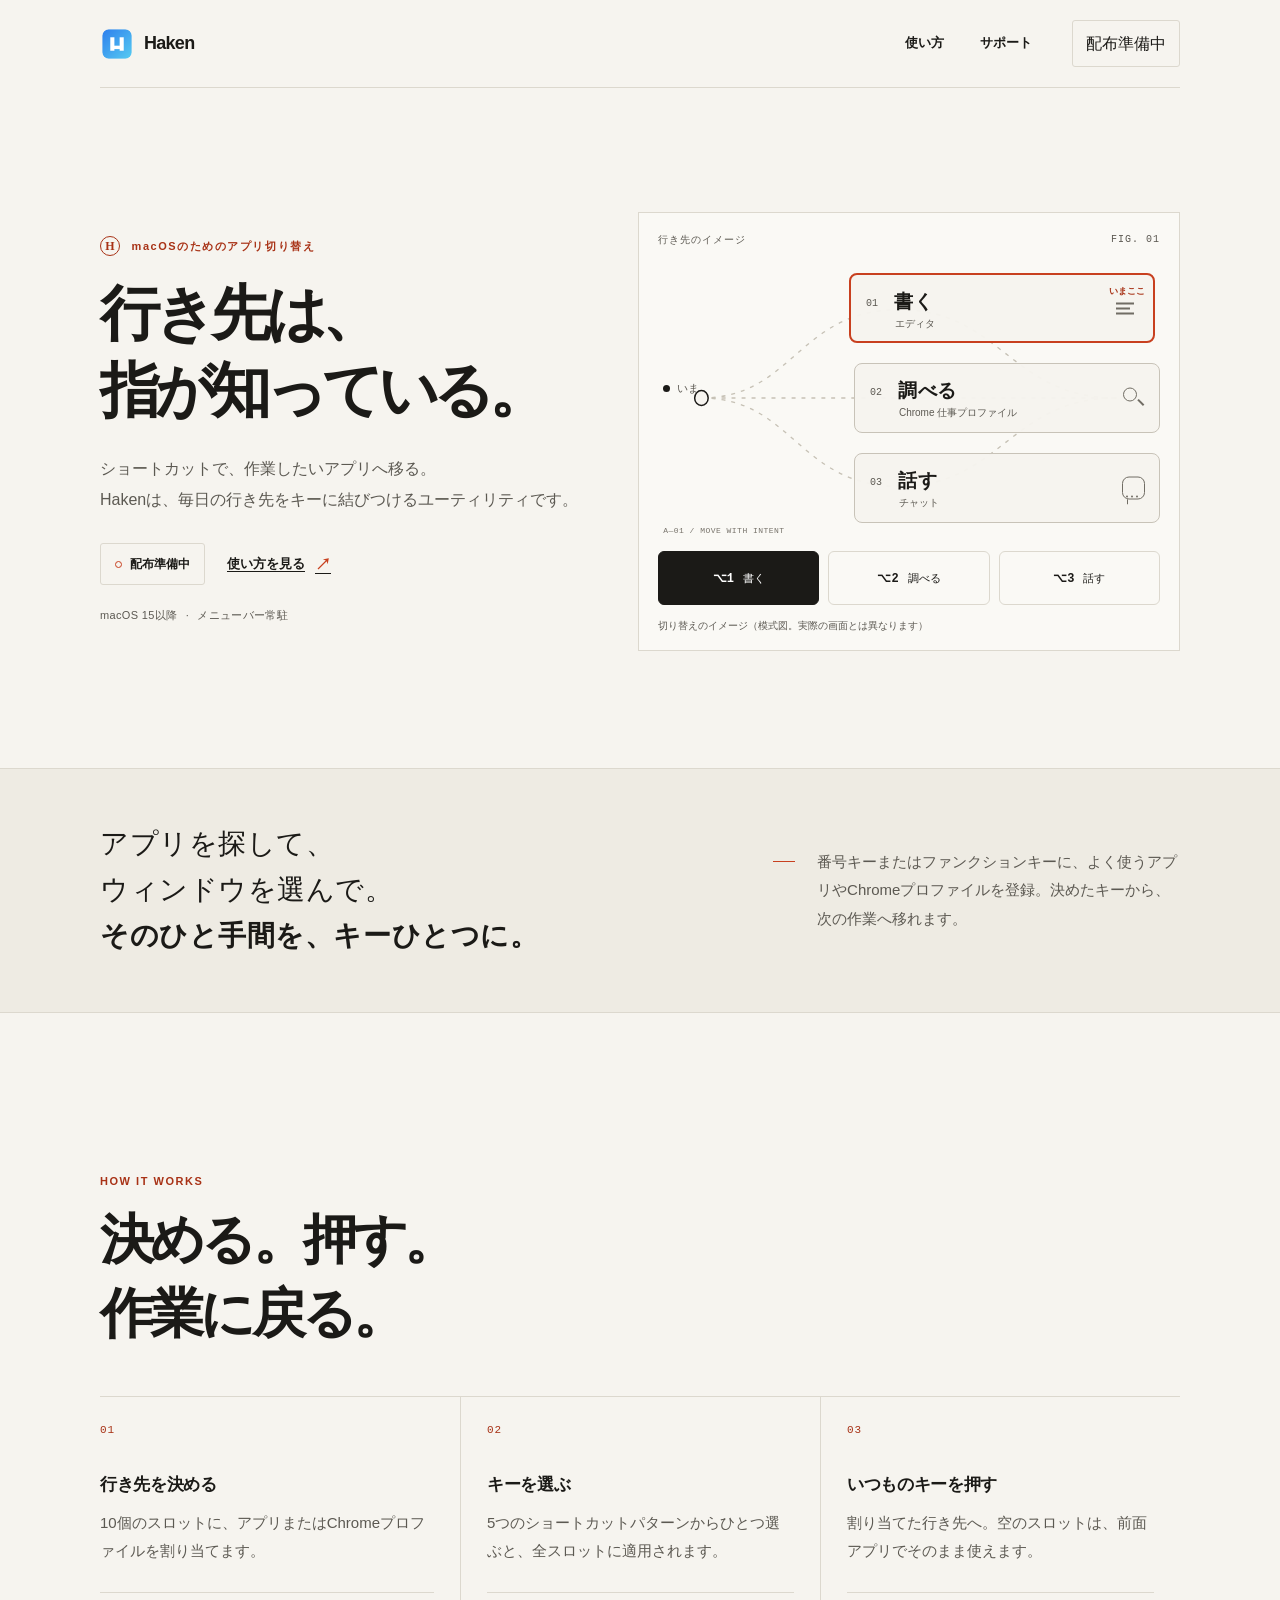
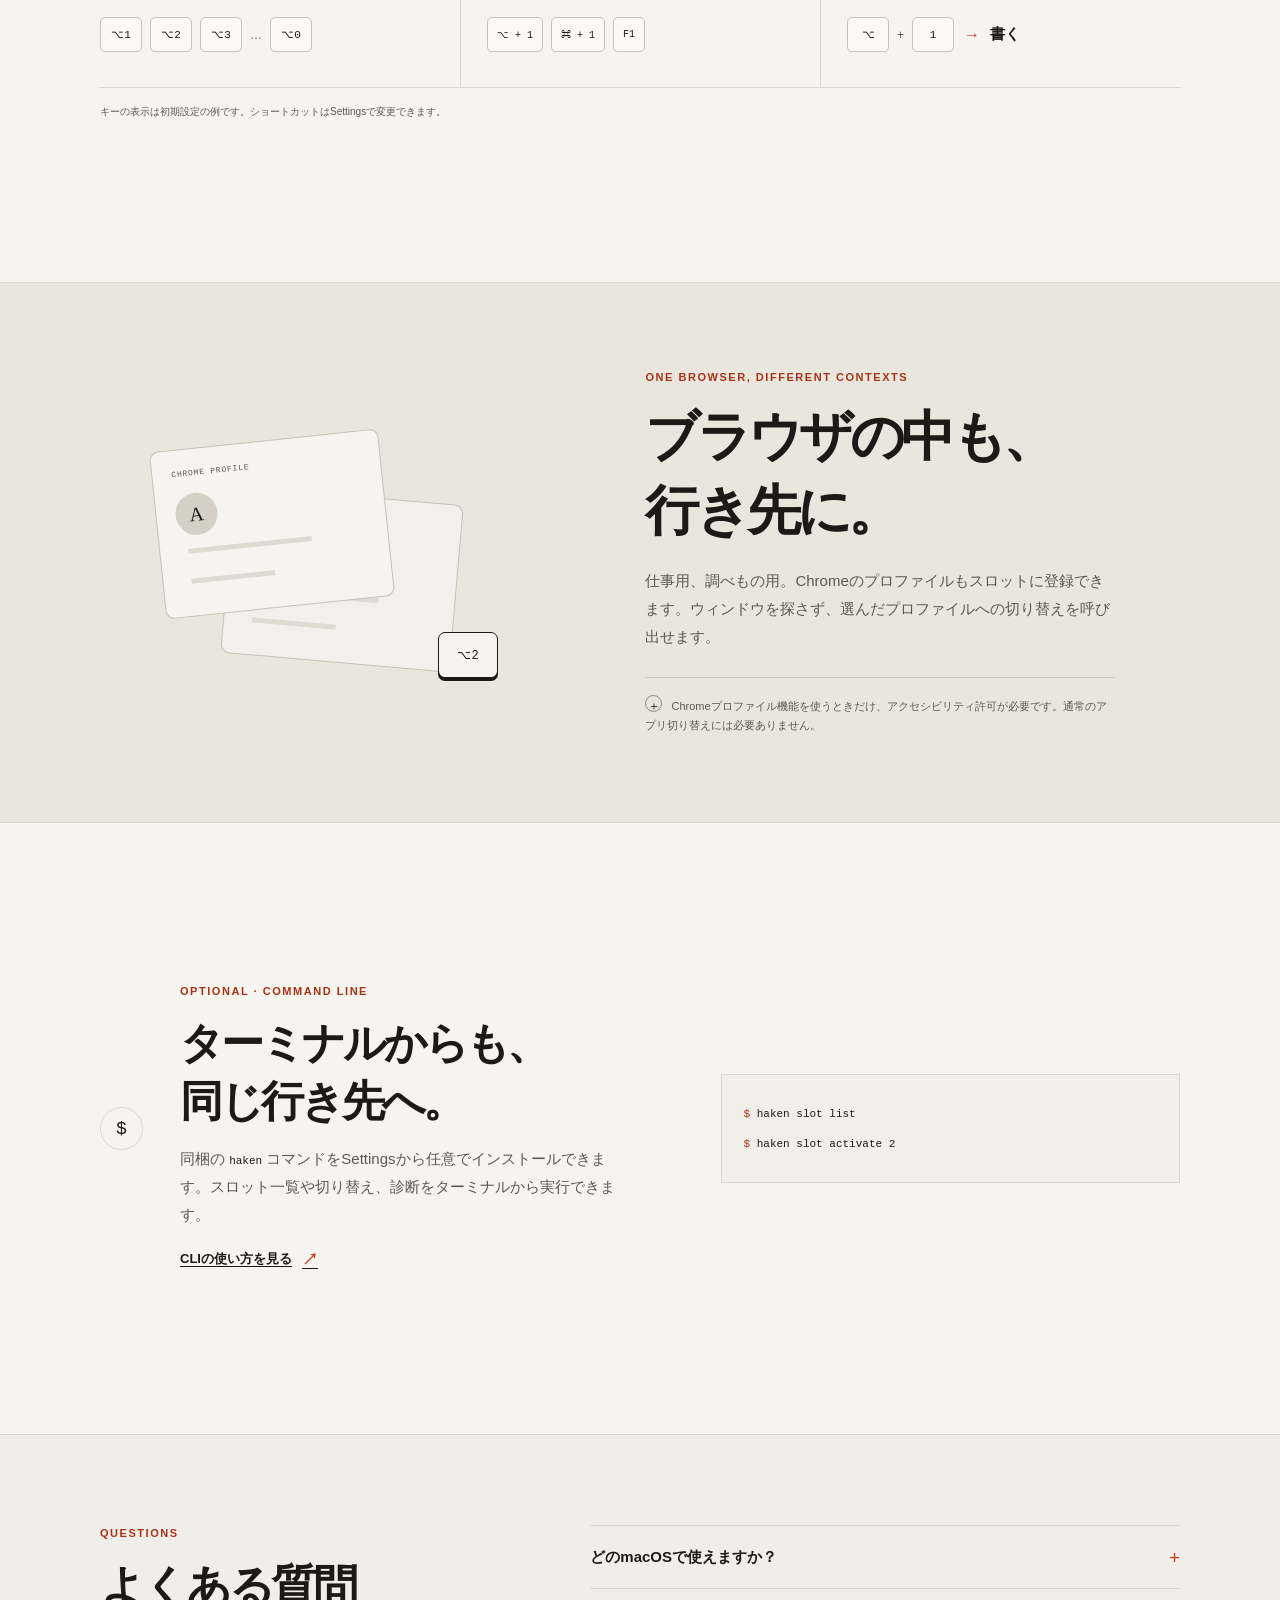
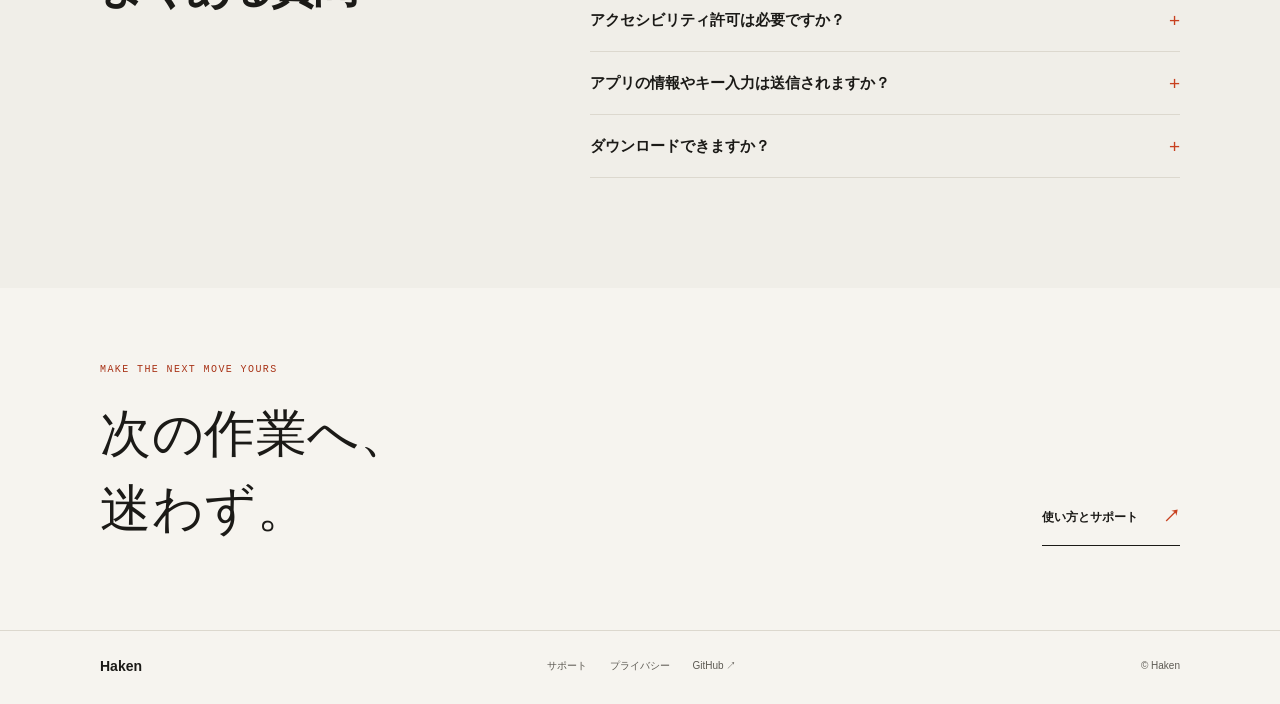
==== docs/site/index.html @ 27ad87be "Add direct macOS distribution and Japanese landing page" ====
<!doctype html>
<html lang="ja">
<head>
  <meta charset="utf-8">
  <meta name="viewport" content="width=device-width, initial-scale=1">
  <meta name="theme-color" content="#f6f4ef">
  <meta name="description" content="行き先は、指が知っている。HakenはショートカットでアプリやChromeプロファイルへ移るmacOS向けユーティリティです。">
  <title>Haken — 行き先は、指が知っている。</title>
  <link rel="icon" href="./assets/icon.png" type="image/png">
  <link rel="stylesheet" href="./assets/css/site.css">
  <script src="./assets/js/site.js" defer></script>
</head>
<body>
  <a class="skip-link" href="#main">本文へ移動</a>
  <header class="site-header wrap">
    <a class="wordmark" href="./" aria-label="Haken ホーム"><img src="./assets/icon.png" alt="" width="34" height="34"><span>Haken</span></a>
    <nav aria-label="メインナビゲーション">
      <a href="#how">使い方</a>
      <a href="./support.html">サポート</a>
      <span class="header-cta" aria-label="現在、配布準備中">配布準備中</span>
    </nav>
  </header>

  <main id="main">
    <section class="hero wrap" aria-labelledby="hero-title">
      <div class="hero-copy">
        <p class="eyebrow"><span class="eyebrow-mark" aria-hidden="true">H</span> macOSのためのアプリ切り替え</p>
        <h1 id="hero-title"><span>行き先は、</span><br><span>指が知っている。</span></h1>
        <p class="hero-lede">ショートカットで、作業したいアプリへ移る。<br>Hakenは、毎日の行き先をキーに結びつけるユーティリティです。</p>
        <div class="hero-actions">
          <span class="availability"><span aria-hidden="true"></span>配布準備中</span>
          <a class="text-link" href="./support.html">使い方を見る <span aria-hidden="true">↗</span></a>
        </div>
        <p class="hero-note">macOS 15以降 <span aria-hidden="true">·</span> メニューバー常駐</p>
      </div>

      <figure class="switch-demo" aria-labelledby="demo-caption">
        <div class="demo-topline"><span>行き先のイメージ</span><span>FIG. 01</span></div>
        <div class="route-map" id="route-map" data-active="write">
          <svg class="route-lines" viewBox="0 0 520 260" preserveAspectRatio="none" aria-hidden="true">
            <path d="M45 130 C140 130 145 48 250 48 S365 130 475 130" />
            <path d="M45 130 C145 130 160 130 250 130 S365 130 475 130" />
            <path d="M45 130 C140 130 145 212 250 212 S365 130 475 130" />
            <circle cx="45" cy="130" r="7" />
          </svg>
          <div class="source-node" aria-hidden="true"><span class="source-dot"></span><span>いま</span></div>
          <div class="destination-list">
            <article class="destination is-active" data-destination="write">
              <span class="destination-index">01</span><span class="destination-label">書く</span>
              <span class="destination-app">エディタ</span><span class="current-tag">いまここ</span>
              <span class="destination-glyph glyph-write" aria-hidden="true"><i></i><i></i><i></i></span>
            </article>
            <article class="destination" data-destination="research">
              <span class="destination-index">02</span><span class="destination-label">調べる</span>
              <span class="destination-app">Chrome 仕事プロファイル</span><span class="current-tag">いまここ</span>
              <span class="destination-glyph glyph-search" aria-hidden="true"><i></i></span>
            </article>
            <article class="destination" data-destination="talk">
              <span class="destination-index">03</span><span class="destination-label">話す</span>
              <span class="destination-app">チャット</span><span class="current-tag">いまここ</span>
              <span class="destination-glyph glyph-talk" aria-hidden="true"><i></i><i></i><i></i></span>
            </article>
          </div>
          <span class="map-coordinate" aria-hidden="true">A—01 / MOVE WITH INTENT</span>
        </div>
        <div class="demo-controls" aria-label="行き先のイメージを選ぶ">
          <button type="button" class="key-choice is-active" data-choice="write" aria-pressed="true" aria-label="オプション1、書くへ移動"><kbd>⌥1</kbd><span>書く</span></button>
          <button type="button" class="key-choice" data-choice="research" aria-pressed="false" aria-label="オプション2、調べるへ移動"><kbd>⌥2</kbd><span>調べる</span></button>
          <button type="button" class="key-choice" data-choice="talk" aria-pressed="false" aria-label="オプション3、話すへ移動"><kbd>⌥3</kbd><span>話す</span></button>
        </div>
        <figcaption id="demo-caption">切り替えのイメージ（模式図。実際の画面とは異なります）</figcaption>
        <p class="sr-only" id="demo-status" aria-live="polite">「書く」へ移りました</p>
      </figure>
    </section>

    <section class="intro-band" aria-label="Hakenの特徴">
      <div class="wrap intro-grid">
        <p>アプリを探して、<br>ウィンドウを選んで。<br><strong>そのひと手間を、キーひとつに。</strong></p>
        <div class="intro-aside"><span class="rule" aria-hidden="true"></span><p>番号キーまたはファンクションキーに、よく使うアプリやChromeプロファイルを登録。決めたキーから、次の作業へ移れます。</p></div>
      </div>
    </section>

    <section class="section wrap" id="how" aria-labelledby="how-title">
      <div class="section-heading"><p class="eyebrow">HOW IT WORKS</p><h2 id="how-title">決める。押す。<br>作業に戻る。</h2></div>
      <div class="steps">
        <article class="step"><span class="step-no">01</span><h3>行き先を決める</h3><p>10個のスロットに、アプリまたはChromeプロファイルを割り当てます。</p><div class="step-visual slot-visual" aria-hidden="true"><span>⌥1</span><span>⌥2</span><span>⌥3</span><b>…</b><span>⌥0</span></div></article>
        <article class="step"><span class="step-no">02</span><h3>キーを選ぶ</h3><p>5つのショートカットパターンからひとつ選ぶと、全スロットに適用されます。</p><div class="step-visual pattern-visual" aria-hidden="true"><span>⌥ + 1</span><span>⌘ + 1</span><span>F1</span></div></article>
        <article class="step"><span class="step-no">03</span><h3>いつものキーを押す</h3><p>割り当てた行き先へ。空のスロットは、前面アプリでそのまま使えます。</p><div class="step-visual press-visual" aria-hidden="true"><kbd>⌥</kbd><b>+</b><kbd>1</kbd><span class="step-arrow">→</span><span class="step-destination">書く</span></div></article>
      </div>
      <p class="section-footnote">キーの表示は初期設定の例です。ショートカットはSettingsで変更できます。</p>
    </section>

    <section class="profile-feature" aria-labelledby="profile-title">
      <div class="wrap profile-layout">
        <div class="profile-art" aria-hidden="true"><div class="profile-card"><span class="profile-overline">CHROME PROFILE</span><span class="profile-avatar">A</span><span class="profile-line long"></span><span class="profile-line"></span></div><div class="profile-card profile-card-back"><span class="profile-overline">CHROME PROFILE</span><span class="profile-avatar avatar-two">B</span><span class="profile-line long"></span><span class="profile-line"></span></div><span class="profile-switch">⌥2</span></div>
        <div class="profile-copy"><p class="eyebrow">ONE BROWSER, DIFFERENT CONTEXTS</p><h2 id="profile-title">ブラウザの中も、<br>行き先に。</h2><p>仕事用、調べもの用。Chromeのプロファイルもスロットに登録できます。ウィンドウを探さず、選んだプロファイルへの切り替えを呼び出せます。</p><p class="permission-note"><span aria-hidden="true">＋</span> Chromeプロファイル機能を使うときだけ、アクセシビリティ許可が必要です。通常のアプリ切り替えには必要ありません。</p></div>
      </div>
    </section>

    <section class="section wrap optional-section" aria-labelledby="cli-title">
      <div class="optional-mark" aria-hidden="true">$</div>
      <div><p class="eyebrow">OPTIONAL · COMMAND LINE</p><h2 id="cli-title">ターミナルからも、<br>同じ行き先へ。</h2><p>同梱の <code>haken</code> コマンドをSettingsから任意でインストールできます。スロット一覧や切り替え、診断をターミナルから実行できます。</p><a class="text-link" href="./support.html#command-line">CLIの使い方を見る <span aria-hidden="true">↗</span></a></div>
      <pre aria-label="コマンド例"><code><span>$</span> haken slot list
<span>$</span> haken slot activate 2</code></pre>
    </section>

    <section class="faq-section" aria-labelledby="faq-title"><div class="wrap faq-layout"><div class="section-heading"><p class="eyebrow">QUESTIONS</p><h2 id="faq-title">よくある質問</h2></div><div class="faq-list">
      <details><summary>どのmacOSで使えますか？<span aria-hidden="true">+</span></summary><p>macOS 15以降に対応しています。</p></details>
      <details><summary>アクセシビリティ許可は必要ですか？<span aria-hidden="true">+</span></summary><p>通常のアプリ切り替えには不要です。Chromeプロファイルを登録・切り替えるときだけ必要です。</p></details>
      <details><summary>アプリの情報やキー入力は送信されますか？<span aria-hidden="true">+</span></summary><p>Hakenアプリは自動で通信せず、URLやタブ名、キー入力履歴を収集しません。保存内容などは<a href="./privacy.html">プライバシー</a>をご覧ください。</p></details>
      <details><summary>ダウンロードできますか？<span aria-hidden="true">+</span></summary><p>現在、配布準備中です。公開後のインストール方法は<a href="./support.html">サポートページ</a>に掲載します。</p></details>
    </div></div></section>

    <section class="closing wrap" aria-label="サポート">
      <p class="closing-kicker">MAKE THE NEXT MOVE YOURS</p><div class="closing-row"><h2>次の作業へ、<br>迷わず。</h2><a href="./support.html" class="closing-link">使い方とサポート<span aria-hidden="true">↗</span></a></div>
    </section>
  </main>

  <footer class="site-footer"><div class="wrap footer-row"><a class="footer-brand" href="./">Haken</a><nav aria-label="フッターナビゲーション"><a href="./support.html">サポート</a><a href="./privacy.html">プライバシー</a><a href="https://github.com/keishingu/Haken">GitHub <span aria-hidden="true">↗</span></a></nav><small>© Haken</small></div></footer>
</body>
</html>
---- docs/site/assets/css/site.css ----
:root {
  color-scheme: light;
  --paper: #f6f4ef;
  --paper-deep: #eeebe3;
  --ink: #1b1a17;
  --muted: #5c5952;
  --line: #dcd8ce;
  --red: #c8401f;
  --red-dark: #a83216;
  --serif: "Hiragino Mincho ProN", "Yu Mincho", Georgia, serif;
  --sans: "Hiragino Sans", "Hiragino Kaku Gothic ProN", "Noto Sans JP", sans-serif;
}
* { box-sizing: border-box; }
html { scroll-behavior: smooth; scroll-padding-top: 24px; }
body { margin: 0; background: var(--paper); color: var(--ink); font-family: var(--sans); font-size: 16px; line-height: 1.85; -webkit-font-smoothing: antialiased; }
a { color: inherit; text-underline-offset: .22em; }
a:hover { color: var(--red-dark); }
button { color: inherit; font: inherit; }
.wrap { width: min(1080px, calc(100% - 48px)); margin-inline: auto; }
.skip-link { position: fixed; z-index: 10; top: 12px; left: 12px; padding: 10px 16px; transform: translateY(-180%); background: var(--ink); color: white; }
.skip-link:focus { transform: translateY(0); }
:focus-visible { outline: 3px solid var(--ink); outline-offset: 4px; }
.site-header { height: 88px; display: flex; align-items: center; justify-content: space-between; border-bottom: 1px solid var(--line); }
.wordmark { display: inline-flex; align-items: center; gap: 10px; text-decoration: none; font-size: 18px; font-weight: 700; letter-spacing: -.04em; }
.wordmark img { border-radius: 9px; display: block; }
.site-header nav, .site-footer nav { display: flex; align-items: center; gap: clamp(18px, 3vw, 36px); }
.site-header nav a { font-size: 13px; font-weight: 600; text-decoration: none; }
.site-header nav .header-cta { margin-left: 4px; padding: 8px 13px; border: 1px solid var(--line); border-radius: 3px; }
.hero { min-height: 680px; padding-block: 94px 88px; display: grid; grid-template-columns: .95fr 1.05fr; align-items: center; gap: 48px; }
.eyebrow { margin: 0 0 20px; color: var(--red-dark); font-size: 11px; font-weight: 700; letter-spacing: .14em; line-height: 1.5; }
.eyebrow-mark { display: inline-grid; place-items: center; width: 20px; height: 20px; margin-right: 7px; border: 1px solid currentColor; border-radius: 50%; font-family: Georgia, serif; font-size: 12px; letter-spacing: 0; }
h1, h2, h3, p { margin-top: 0; }
.hero h1 { margin-bottom: 23px; font-size: clamp(2.25rem, 5vw, 3.75rem); font-weight: 600; letter-spacing: -.085em; line-height: 1.28; text-wrap: balance; }
.hero h1 span { display: inline-block; white-space: nowrap; }
.hero-lede { margin-bottom: 28px; color: var(--muted); font-size: 16px; line-height: 1.95; }
.hero-actions { display: flex; align-items: center; gap: 22px; }
.availability { display: inline-flex; align-items: center; gap: 8px; min-height: 42px; padding: 0 14px; border: 1px solid var(--line); border-radius: 3px; font-size: 12px; font-weight: 700; }
.availability span { width: 7px; height: 7px; border: 1px solid var(--red); border-radius: 50%; }
.text-link { display: inline-flex; align-items: center; gap: 10px; font-size: 13px; font-weight: 700; text-decoration-thickness: 1px; }
.text-link span { color: var(--red); font-size: 16px; }
.hero-note { margin: 20px 0 0; color: var(--muted); font-size: 11px; letter-spacing: .03em; }
.hero-note span { padding-inline: 5px; }
.switch-demo { min-width: 0; margin: 0; padding: 18px 19px 14px; border: 1px solid var(--line); background: #faf9f5; }
.demo-topline { display: flex; justify-content: space-between; color: var(--muted); font-size: 10px; letter-spacing: .1em; }
.demo-topline span:last-child { font-family: ui-monospace, "SF Mono", monospace; }
.route-map { position: relative; isolation: isolate; height: 280px; margin-top: 9px; overflow: hidden; background-image: radial-gradient(#d9d5cb 0.65px, transparent 0.65px); background-size: 12px 12px; }
.route-map::before { position: absolute; inset: 0; z-index: -1; background: linear-gradient(90deg, rgba(250,249,245,.13), rgba(250,249,245,.82)); content: ""; }
.route-lines { position: absolute; inset: 0; width: 100%; height: 100%; overflow: visible; }
.route-lines path { fill: none; stroke: #c7c2b6; stroke-width: 1.35; stroke-dasharray: 4 6; vector-effect: non-scaling-stroke; }
.route-lines circle { fill: var(--paper); stroke: var(--ink); stroke-width: 1.5; vector-effect: non-scaling-stroke; }
.source-node { position: absolute; z-index: 1; top: calc(50% - 20px); left: 5px; display: flex; align-items: center; gap: 7px; color: var(--muted); font-family: var(--serif); font-size: 11px; }
.source-dot { width: 7px; height: 7px; border-radius: 50%; background: var(--ink); }
.destination-list { position: absolute; top: 15px; right: 0; bottom: 15px; width: 61%; display: flex; flex-direction: column; justify-content: space-between; }
.destination { position: relative; min-height: 70px; padding: 9px 50px 9px 15px; border: 1px solid #c8c3b8; border-radius: 8px; background: rgba(246,244,239,.96); transition: border-color .25s ease, transform .25s ease; }
.destination.is-active { border: 2px solid var(--red); transform: translateX(-5px); }
.destination-index { display: inline-block; width: 28px; color: var(--muted); font: 10px ui-monospace, "SF Mono", monospace; vertical-align: 2px; }
.destination-label { font-family: var(--serif); font-size: 19px; font-weight: 700; letter-spacing: .04em; }
.destination-app { display: block; margin: -2px 0 0 29px; color: var(--muted); font-size: 10px; line-height: 1.45; }
.current-tag { display: none; position: absolute; top: 8px; right: 8px; color: var(--red-dark); font-size: 9px; font-weight: 700; }
.destination.is-active .current-tag { display: block; }
.destination-glyph { position: absolute; top: 50%; right: 14px; width: 23px; height: 23px; transform: translateY(-50%); }
.glyph-write { display: flex; flex-direction: column; justify-content: center; gap: 3px; }
.glyph-write i { display: block; width: 18px; height: 2px; background: #716d64; }
.glyph-write i:nth-child(2) { width: 14px; }
.glyph-search::before { position: absolute; top: 1px; left: 1px; width: 12px; height: 12px; border: 1.5px solid #716d64; border-radius: 50%; content: ""; }
.glyph-search i { position: absolute; top: 15px; left: 15px; width: 8px; height: 1.5px; transform: rotate(45deg); background: #716d64; }
.glyph-talk { border: 1.5px solid #716d64; border-radius: 7px; }
.glyph-talk::after { position: absolute; bottom: -4px; left: 4px; width: 5px; height: 5px; border-left: 1.5px solid #716d64; transform: skewY(-35deg); content: ""; }
.glyph-talk i { display: inline-block; width: 2px; height: 2px; margin: 9px 0 0 3px; border-radius: 50%; background: #716d64; }
.map-coordinate { position: absolute; bottom: 3px; left: 5px; color: #77736b; font: 8px ui-monospace, "SF Mono", monospace; letter-spacing: .06em; }
.demo-controls { display: grid; grid-template-columns: repeat(3, 1fr); gap: 9px; margin-top: 13px; }
.key-choice { min-height: 54px; display: flex; align-items: center; justify-content: center; gap: 9px; border: 1px solid var(--line); border-radius: 6px; background: transparent; cursor: pointer; transition: background-color .2s ease, transform .2s ease; }
.key-choice:hover { background: var(--paper-deep); }
.key-choice:active { transform: translateY(2px); }
.key-choice.is-active { border-color: var(--ink); background: var(--ink); color: white; }
kbd { font: 600 12px ui-monospace, "SF Mono", monospace; }
.key-choice span { font-size: 11px; }
.switch-demo figcaption { padding-top: 12px; color: var(--muted); font-size: 10px; }
.sr-only { position: absolute; width: 1px; height: 1px; padding: 0; overflow: hidden; clip: rect(0,0,0,0); white-space: nowrap; clip-path: inset(50%); }
.intro-band { padding-block: 52px; border-block: 1px solid var(--line); background: var(--paper-deep); }
.intro-grid { display: grid; grid-template-columns: 1fr .72fr; align-items: center; gap: 10%; }
.intro-grid > p { margin: 0; font-family: var(--serif); font-size: clamp(20px, 2.7vw, 28px); line-height: 1.65; letter-spacing: .02em; }
.intro-grid strong { font-weight: 600; }
.intro-aside { display: grid; grid-template-columns: 28px 1fr; gap: 16px; align-items: start; }
.intro-aside p { margin: 0; color: var(--muted); font-size: 15px; line-height: 1.9; }
.rule { display: block; width: 22px; height: 1px; margin-top: 13px; background: var(--red); }
.section { padding-block: clamp(96px, 14vw, 160px); }
.section-heading { margin-bottom: 46px; }
.section-heading .eyebrow { margin-bottom: 14px; }
.section-heading h2, .profile-copy h2, .optional-section h2 { margin: 0; font-size: clamp(2.15rem, 4.8vw, 3.4rem); font-weight: 600; letter-spacing: -.07em; line-height: 1.35; text-wrap: balance; }
.steps { display: grid; grid-template-columns: repeat(3, 1fr); border-top: 1px solid var(--line); border-bottom: 1px solid var(--line); }
.step { position: relative; min-width: 0; padding: 27px 26px 26px 0; }
.step + .step { padding-left: 26px; border-left: 1px solid var(--line); }
.step-no { display: block; margin-bottom: 33px; color: var(--red-dark); font: 11px ui-monospace, "SF Mono", monospace; letter-spacing: .08em; }
.step h3 { margin-bottom: 9px; font-size: 17px; font-weight: 700; letter-spacing: -.02em; }
.step p { min-height: 60px; margin-bottom: 23px; color: var(--muted); font-size: 15px; line-height: 1.85; }
.step-visual { height: 69px; display: flex; align-items: center; gap: 8px; border-top: 1px solid var(--line); padding-top: 15px; }
.slot-visual span, .pattern-visual span, .press-visual kbd { display: inline-grid; min-width: 42px; height: 35px; place-items: center; border: 1px solid #c8c3b8; border-radius: 5px; background: #faf9f5; font: 11px ui-monospace, "SF Mono", monospace; }
.slot-visual b { color: var(--muted); font-size: 12px; font-weight: 400; }
.pattern-visual span { min-width: auto; padding-inline: 9px; font-size: 10px; }
.press-visual b { color: var(--muted); font-size: 12px; font-weight: 400; }
.press-visual .step-arrow { padding-inline: 2px; color: var(--red); }
.step-destination { font-family: var(--serif); font-size: 15px; font-weight: 700; }
.section-footnote { margin: 15px 0 0; color: var(--muted); font-size: 10px; }
.profile-feature { padding-block: 86px; border-block: 1px solid var(--line); background: #e9e6de; }
.profile-layout { display: grid; grid-template-columns: .9fr 1.1fr; align-items: center; gap: 10%; }
.profile-art { position: relative; min-height: 290px; overflow: hidden; background-image: radial-gradient(#d4d0c7 .65px, transparent .65px); background-size: 12px 12px; }
.profile-card { position: absolute; top: 33px; left: 13%; z-index: 2; width: min(70%, 230px); height: 168px; padding: 19px; border: 1px solid #c6c1b6; border-radius: 9px; background: var(--paper); transform: rotate(-6deg); }
.profile-card-back { top: 88px; left: 29%; z-index: 1; transform: rotate(5deg); background: #f2f0ea; }
.profile-overline { display: block; color: var(--muted); font: 8px ui-monospace, "SF Mono", monospace; letter-spacing: .1em; }
.profile-avatar { display: grid; width: 42px; height: 42px; margin-top: 16px; place-items: center; border-radius: 50%; background: #d4d0c5; font-family: var(--serif); font-size: 20px; }
.avatar-two { background: #c8d0c7; }
.profile-line { display: inline-block; width: 44%; height: 5px; margin: 13px 0 0 9px; background: #dedbd3; vertical-align: top; }
.profile-line.long { width: 65%; }
.profile-switch { position: absolute; right: 9%; bottom: 19px; z-index: 3; display: grid; width: 60px; height: 46px; place-items: center; border: 1px solid var(--ink); border-radius: 7px; background: var(--paper); box-shadow: 0 3px 0 var(--ink); font: 12px ui-monospace, "SF Mono", monospace; }
.profile-copy .eyebrow { margin-bottom: 15px; }
.profile-copy > p:not(.eyebrow):not(.permission-note) { max-width: 470px; margin: 20px 0; color: var(--muted); font-size: 15px; }
.permission-note { max-width: 470px; margin: 26px 0 0; padding-top: 17px; border-top: 1px solid #cbc7be; color: var(--muted); font-size: 11px; line-height: 1.8; }
.permission-note span { display: inline-grid; width: 17px; height: 17px; margin-right: 6px; place-items: center; border: 1px solid #8f8a80; border-radius: 50%; color: var(--ink); font-size: 12px; }
.optional-section { display: grid; grid-template-columns: 48px 1fr .9fr; align-items: center; gap: 32px; }
.optional-mark { display: grid; width: 43px; height: 43px; place-items: center; border: 1px solid var(--line); border-radius: 50%; font: 18px ui-monospace, "SF Mono", monospace; }
.optional-section .eyebrow { margin-bottom: 14px; }
.optional-section h2 { font-size: clamp(1.9rem, 3.5vw, 2.7rem); }
.optional-section > div:nth-child(2) > p:not(.eyebrow) { max-width: 450px; margin: 15px 0; color: var(--muted); font-size: 15px; line-height: 1.85; }
.optional-section pre { margin: 0; padding: 24px 21px; border: 1px solid var(--line); background: #f1efe9; white-space: pre-wrap; }
.optional-section code { color: var(--ink); font: 11px/2 ui-monospace, "SF Mono", monospace; }
.optional-section code span { color: var(--red-dark); }
.faq-section { padding-block: 90px 110px; border-top: 1px solid var(--line); background: #f0eee8; }
.faq-layout { display: grid; grid-template-columns: .8fr 1.2fr; gap: 9%; }
.faq-layout .section-heading h2 { font-size: clamp(2rem, 4vw, 2.8rem); }
.faq-list details { border-bottom: 1px solid var(--line); }
.faq-list details:first-child { border-top: 1px solid var(--line); }
.faq-list summary { min-height: 62px; display: flex; align-items: center; justify-content: space-between; gap: 20px; cursor: pointer; list-style: none; font-size: 15px; font-weight: 700; }
.faq-list summary::-webkit-details-marker { display: none; }
.faq-list summary span { color: var(--red); font-size: 19px; font-weight: 400; transition: transform .2s ease; }
.faq-list details[open] summary span { transform: rotate(45deg); }
.faq-list details p { max-width: 560px; margin: -1px 24px 19px 0; color: var(--muted); font-size: 14px; line-height: 1.9; }
.closing { padding-block: 76px 84px; }
.closing-kicker { margin-bottom: 22px; color: var(--red-dark); font: 10px ui-monospace, "SF Mono", monospace; letter-spacing: .14em; }
.closing-row { display: flex; align-items: end; justify-content: space-between; }
.closing h2 { margin: 0; font-family: var(--serif); font-size: clamp(2rem, 4.5vw, 3.2rem); font-weight: 500; line-height: 1.45; letter-spacing: .01em; }
.closing-link { display: inline-flex; align-items: center; gap: 25px; padding: 12px 0; border-bottom: 1px solid var(--ink); font-size: 12px; font-weight: 700; text-decoration: none; }
.closing-link span { color: var(--red); font-size: 17px; }
.site-footer { padding-block: 23px; border-top: 1px solid var(--line); }
.footer-row { display: flex; align-items: center; justify-content: space-between; gap: 24px; }
.footer-brand { font-size: 14px; font-weight: 700; text-decoration: none; }
.site-footer nav { gap: 23px; }
.site-footer nav a, .site-footer small { color: var(--muted); font-size: 10px; text-decoration: none; }
.site-footer small { white-space: nowrap; }
.page-main { min-height: 68vh; padding-block: 90px 120px; }
.page-intro { max-width: 700px; margin-bottom: 62px; }
.page-intro .eyebrow { margin-bottom: 16px; }
.page-intro h1 { margin-bottom: 20px; font-size: clamp(2.5rem, 6vw, 4rem); font-weight: 600; letter-spacing: -.07em; line-height: 1.3; }
.page-intro p { max-width: 610px; margin-bottom: 0; color: var(--muted); font-size: 14px; }
.document-content { max-width: 720px; }
.document-content h2 { margin: 42px 0 12px; padding-top: 20px; border-top: 1px solid var(--line); font-size: 19px; letter-spacing: -.04em; }
.document-content h3 { margin: 24px 0 5px; font-size: 15px; }
.document-content p, .document-content li { color: var(--muted); font-size: 15px; line-height: 2; }
.document-content ul, .document-content ol { padding-left: 1.35em; }
.document-content li + li { margin-top: 5px; }
.document-content strong { color: var(--ink); }
.document-content code { font: 12px ui-monospace, "SF Mono", monospace; }
.doc-callout { padding: 16px 20px; border-left: 2px solid var(--red); background: var(--paper-deep); }
.doc-nav { display: flex; gap: 20px; margin-top: 28px; font-size: 12px; }
@media (max-width: 800px) {
  .hero { min-height: auto; grid-template-columns: 1fr; gap: 43px; padding-block: 72px 82px; }
  .hero-copy { max-width: 620px; }
  .switch-demo { width: min(100%, 600px); justify-self: center; }
  .intro-grid { grid-template-columns: 1fr .85fr; gap: 7%; }
  .profile-layout { gap: 7%; }
  .optional-section { grid-template-columns: 42px 1fr; }
  .optional-section pre { grid-column: 2; }
  .faq-layout { gap: 6%; }
}
@media (max-width: 600px) {
  .wrap { width: calc(100% - 40px); }
  .site-header { height: 72px; }
  .wordmark img { width: 30px; height: 30px; }
  .site-header nav { gap: 15px; }
  .site-header nav a { font-size: 11px; }
  .site-header nav a:first-child { display: none; }
  .site-header nav .header-cta { padding: 7px 9px; }
  .hero { padding-block: 62px 70px; gap: 37px; }
  .hero h1 { font-size: clamp(2.05rem, 9vw, 3rem); }
  .hero-lede { font-size: 15px; }
  .switch-demo { padding: 14px 12px 12px; }
  .route-map { height: 310px; }
  .source-node { top: auto; bottom: 12px; left: 5px; }
  .destination-list { top: 13px; right: 0; bottom: 15px; width: 74%; }
  .destination { min-height: 77px; padding-left: 11px; }
  .destination.is-active { transform: translateX(-3px); }
  .destination-label { font-size: 18px; }
  .destination-app { font-size: 9px; }
  .destination-glyph { right: 10px; transform: translateY(-50%) scale(.9); }
  .demo-controls { gap: 5px; }
  .key-choice { min-height: 50px; flex-direction: column; gap: 0; }
  .key-choice span { font-size: 9px; }
  .intro-band { padding-block: 36px; }
  .intro-grid { grid-template-columns: 1fr; gap: 21px; }
  .intro-grid > p { font-size: 22px; }
  .intro-aside { gap: 10px; }
  .intro-aside p { font-size: 14px; }
  .section { padding-block: 92px; }
  .section-heading { margin-bottom: 32px; }
  .steps { grid-template-columns: 1fr; }
  .step, .step + .step { padding: 22px 0; border-left: 0; }
  .step + .step { border-top: 1px solid var(--line); }
  .step-no { margin-bottom: 16px; }
  .step p { min-height: 0; margin-bottom: 16px; font-size: 15px; }
  .step-visual { height: 60px; }
  .profile-feature { padding-block: 63px; }
  .profile-layout { grid-template-columns: 1fr; gap: 32px; }
  .profile-art { min-height: 230px; }
  .profile-card { top: 17px; left: 12%; height: 150px; }
  .profile-card-back { top: 64px; left: 30%; }
  .profile-copy > p:not(.eyebrow):not(.permission-note) { font-size: 15px; }
  .optional-section > div:nth-child(2) > p:not(.eyebrow) { font-size: 14px; }
  .optional-section { grid-template-columns: 35px 1fr; gap: 18px; padding-block: 84px; }
  .optional-mark { width: 35px; height: 35px; font-size: 15px; }
  .optional-section pre { padding: 16px 13px; }
  .optional-section code { font-size: 10px; }
  .faq-section { padding-block: 72px; }
  .faq-layout { grid-template-columns: 1fr; gap: 26px; }
  .faq-layout .section-heading { margin-bottom: 0; }
  .faq-list summary { min-height: 58px; font-size: 14px; }
  .faq-list details p { font-size: 14px; }
  .closing { padding-block: 65px; }
  .closing-row { align-items: start; flex-direction: column; gap: 23px; }
  .site-footer .footer-row { flex-wrap: wrap; gap: 13px; }
  .site-footer nav { gap: 15px; }
  .site-footer small { margin-left: auto; }
  .page-main { padding-block: 64px 90px; }
  .page-intro { margin-bottom: 42px; }
}
@media (max-width: 360px) {
  .site-header nav { gap: 9px; }
  .site-header nav a { font-size: 10px; }
  .hero h1 { font-size: 2.1rem; }
  .switch-demo { margin-inline: -3px; }
  .destination-list { width: 78%; }
  .destination { padding-right: 39px; }
  .current-tag { top: 3px; right: 4px; font-size: 8px; }
  .destination-index { width: 23px; font-size: 9px; }
  .destination-app { margin-left: 24px; }
  .destination-glyph { right: 7px; transform: translateY(-50%) scale(.8); }
  .key-choice { min-height: 48px; }
  .key-choice kbd { font-size: 11px; }
  .key-choice span { font-size: 8px; }
}
@media (prefers-reduced-motion: reduce) {
  *, *::before, *::after { scroll-behavior: auto !important; animation-duration: .01ms !important; animation-iteration-count: 1 !important; transition-duration: .01ms !important; }
}
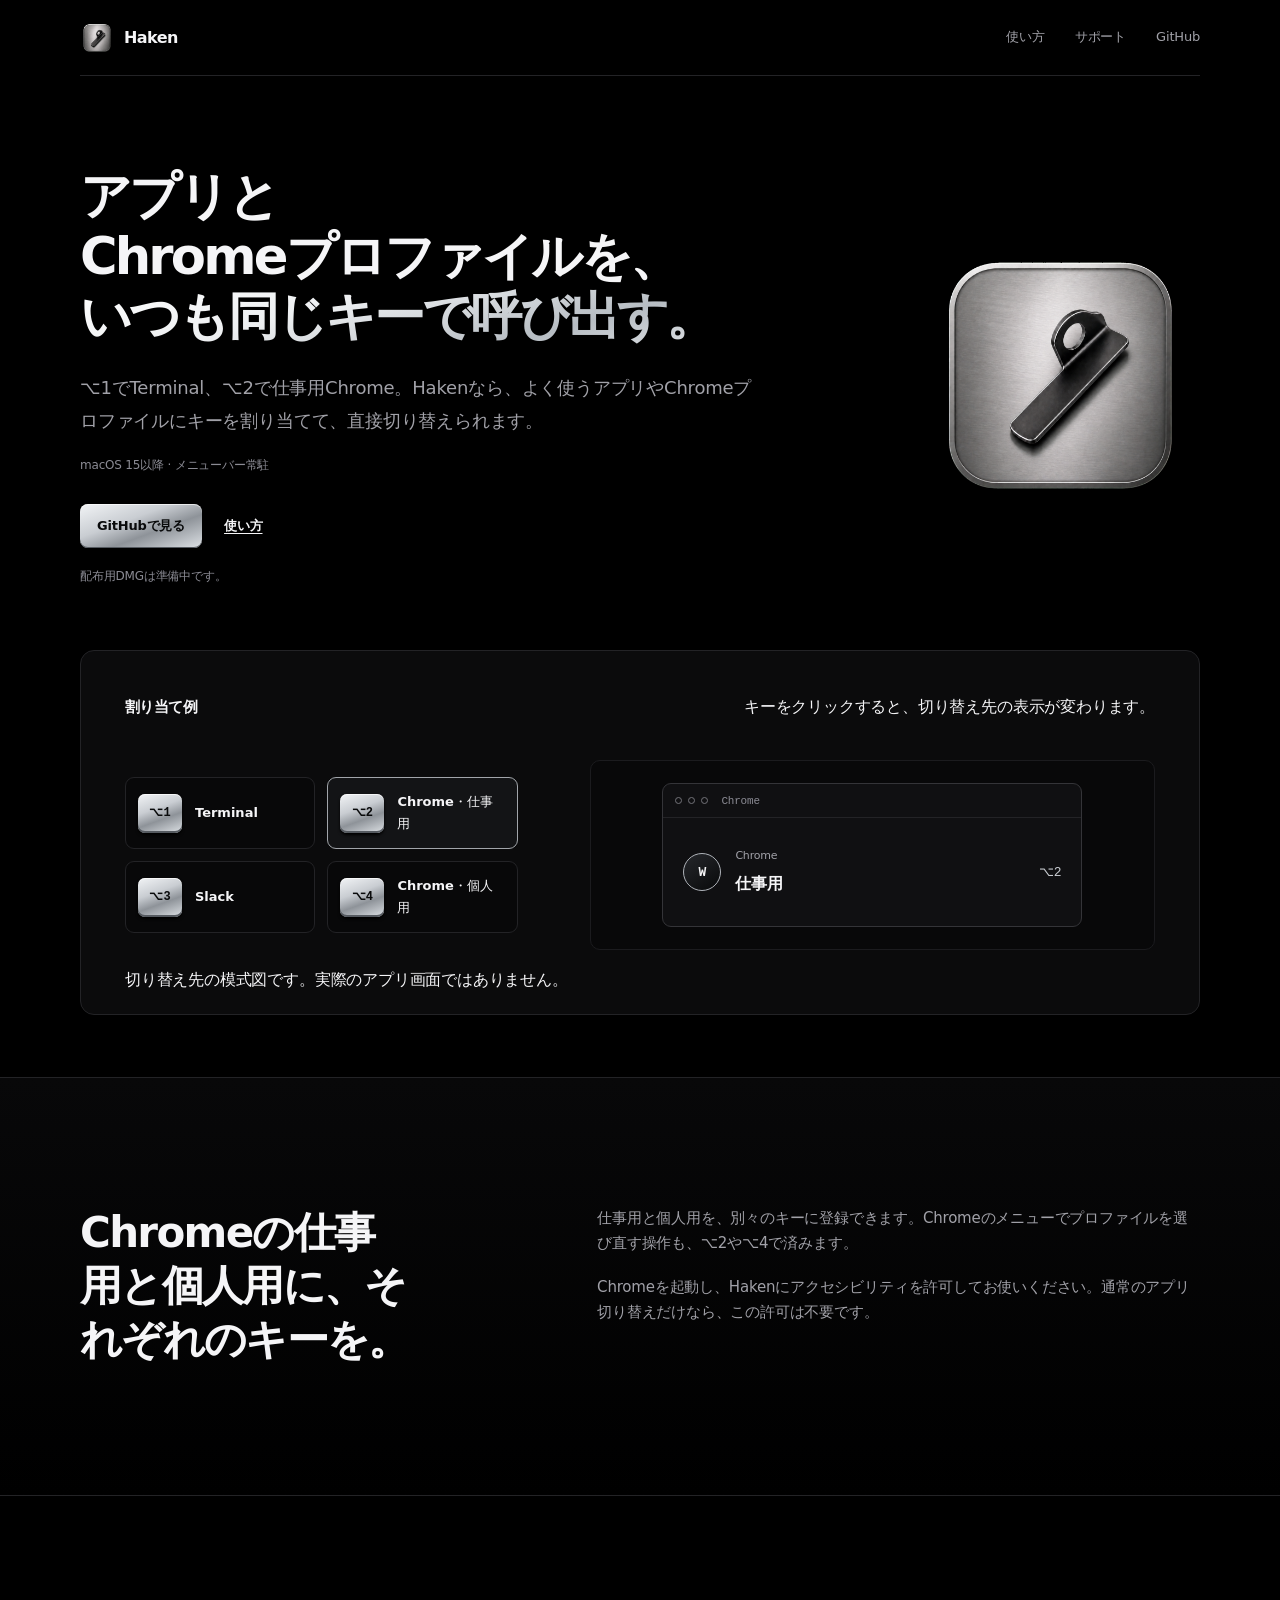
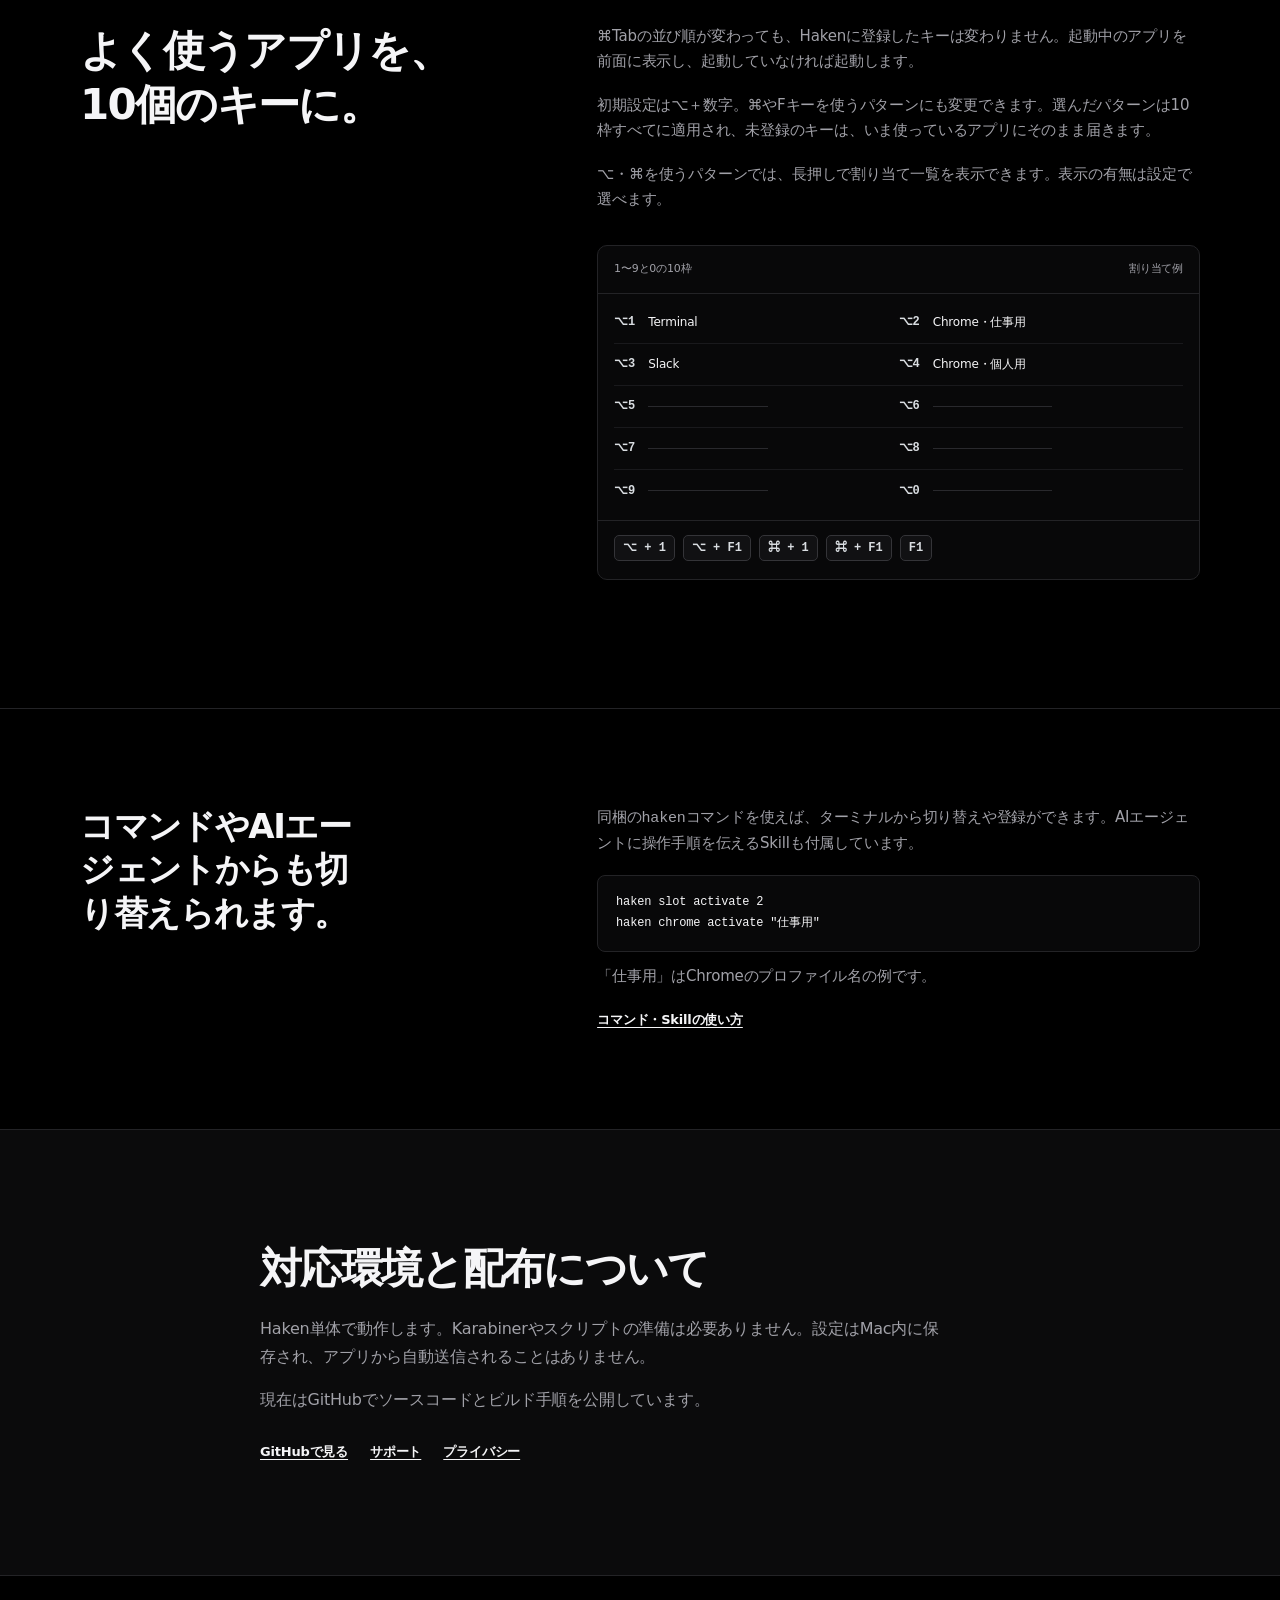
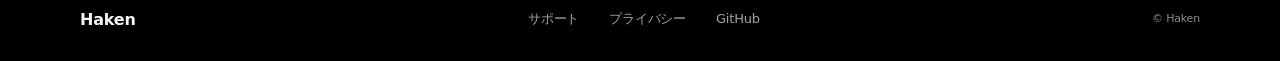
==== commit 6c8afca1: "Redesign landing page around fixed app and Chrome profile shortcuts" ====
--- a/docs/site/index.html
+++ b/docs/site/index.html
@@ -3,9 +3,9 @@
 <head>
   <meta charset="utf-8">
   <meta name="viewport" content="width=device-width, initial-scale=1">
-  <meta name="theme-color" content="#f6f4ef">
-  <meta name="description" content="行き先は、指が知っている。HakenはショートカットでアプリやChromeプロファイルへ移るmacOS向けユーティリティです。">
-  <title>Haken — 行き先は、指が知っている。</title>
+  <meta name="theme-color" content="#000000">
+  <meta name="description" content="⌥1でTerminal、⌥2で仕事用Chrome。Hakenは、よく使うアプリやChromeプロファイルにキーを割り当てて、直接切り替えられます。">
+  <title>Haken — アプリとChromeプロファイルを、いつも同じキーで呼び出す。</title>
   <link rel="icon" href="./assets/icon.png" type="image/png">
   <link rel="stylesheet" href="./assets/css/site.css">
   <script src="./assets/js/site.js" defer></script>
@@ -17,105 +17,85 @@
     <nav aria-label="メインナビゲーション">
       <a href="#how">使い方</a>
       <a href="./support.html">サポート</a>
-      <span class="header-cta" aria-label="現在、配布準備中">配布準備中</span>
+      <a href="https://github.com/keishingu/Haken">GitHub</a>
     </nav>
   </header>
 
   <main id="main">
     <section class="hero wrap" aria-labelledby="hero-title">
       <div class="hero-copy">
-        <p class="eyebrow"><span class="eyebrow-mark" aria-hidden="true">H</span> macOSのためのアプリ切り替え</p>
-        <h1 id="hero-title"><span>行き先は、</span><br><span>指が知っている。</span></h1>
-        <p class="hero-lede">ショートカットで、作業したいアプリへ移る。<br>Hakenは、毎日の行き先をキーに結びつけるユーティリティです。</p>
+        <h1 id="hero-title"><span>アプリと<wbr><span class="keep-word">Chromeプロファイルを、</span></span><span class="silver-text"><span class="keep-word">いつも同じキーで</span><wbr><span class="keep-word">呼び出す。</span></span></h1>
+        <p class="hero-lede">⌥1でTerminal、⌥2で仕事用Chrome。Hakenなら、よく使うアプリやChromeプロファイルにキーを割り当てて、直接切り替えられます。</p>
+        <p class="hero-note">macOS 15以降 · メニューバー常駐</p>
         <div class="hero-actions">
-          <span class="availability"><span aria-hidden="true"></span>配布準備中</span>
-          <a class="text-link" href="./support.html">使い方を見る <span aria-hidden="true">↗</span></a>
+          <a class="button button-silver" href="https://github.com/keishingu/Haken">GitHubで見る</a>
+          <a class="text-link" href="./support.html">使い方</a>
         </div>
-        <p class="hero-note">macOS 15以降 <span aria-hidden="true">·</span> メニューバー常駐</p>
+        <p class="release-note">配布用DMGは準備中です。</p>
       </div>
+      <img class="hero-icon" src="./assets/icon.png" alt="" width="280" height="280" fetchpriority="high">
 
       <figure class="switch-demo" aria-labelledby="demo-caption">
-        <div class="demo-topline"><span>行き先のイメージ</span><span>FIG. 01</span></div>
-        <div class="route-map" id="route-map" data-active="write">
-          <svg class="route-lines" viewBox="0 0 520 260" preserveAspectRatio="none" aria-hidden="true">
-            <path d="M45 130 C140 130 145 48 250 48 S365 130 475 130" />
-            <path d="M45 130 C145 130 160 130 250 130 S365 130 475 130" />
-            <path d="M45 130 C140 130 145 212 250 212 S365 130 475 130" />
-            <circle cx="45" cy="130" r="7" />
-          </svg>
-          <div class="source-node" aria-hidden="true"><span class="source-dot"></span><span>いま</span></div>
-          <div class="destination-list">
-            <article class="destination is-active" data-destination="write">
-              <span class="destination-index">01</span><span class="destination-label">書く</span>
-              <span class="destination-app">エディタ</span><span class="current-tag">いまここ</span>
-              <span class="destination-glyph glyph-write" aria-hidden="true"><i></i><i></i><i></i></span>
-            </article>
-            <article class="destination" data-destination="research">
-              <span class="destination-index">02</span><span class="destination-label">調べる</span>
-              <span class="destination-app">Chrome 仕事プロファイル</span><span class="current-tag">いまここ</span>
-              <span class="destination-glyph glyph-search" aria-hidden="true"><i></i></span>
-            </article>
-            <article class="destination" data-destination="talk">
-              <span class="destination-index">03</span><span class="destination-label">話す</span>
-              <span class="destination-app">チャット</span><span class="current-tag">いまここ</span>
-              <span class="destination-glyph glyph-talk" aria-hidden="true"><i></i><i></i><i></i></span>
-            </article>
+        <div class="demo-heading"><h2>割り当て例</h2><p id="demo-caption">キーをクリックすると、切り替え先の表示が変わります。</p></div>
+        <div class="demo-body">
+          <div class="key-list" role="group" aria-label="切り替え先を選択">
+            <button type="button" class="key-choice" data-choice="terminal" aria-pressed="false"><kbd>⌥1</kbd><span>Terminal</span></button>
+            <button type="button" class="key-choice" data-choice="work" aria-pressed="true"><kbd>⌥2</kbd><span>Chrome・仕事用</span></button>
+            <button type="button" class="key-choice" data-choice="slack" aria-pressed="false"><kbd>⌥3</kbd><span>Slack</span></button>
+            <button type="button" class="key-choice" data-choice="personal" aria-pressed="false"><kbd>⌥4</kbd><span>Chrome・個人用</span></button>
           </div>
-          <span class="map-coordinate" aria-hidden="true">A—01 / MOVE WITH INTENT</span>
+          <div class="target-display" aria-live="polite" aria-atomic="true">
+            <div class="target-window" data-target="terminal" hidden><div class="window-bar"><i></i><i></i><i></i><span>Terminal</span></div><div class="window-content"><span class="target-app">Terminal</span><strong>⌥1</strong></div></div>
+            <div class="target-window" data-target="work"><div class="window-bar"><i></i><i></i><i></i><span>Chrome</span></div><div class="window-content"><span class="profile-mark">W</span><div><span class="target-app">Chrome</span><strong>仕事用</strong></div><strong class="target-shortcut">⌥2</strong></div></div>
+            <div class="target-window" data-target="slack" hidden><div class="window-bar"><i></i><i></i><i></i><span>Slack</span></div><div class="window-content"><span class="target-app">Slack</span><strong>⌥3</strong></div></div>
+            <div class="target-window" data-target="personal" hidden><div class="window-bar"><i></i><i></i><i></i><span>Chrome</span></div><div class="window-content"><span class="profile-mark profile-personal">P</span><div><span class="target-app">Chrome</span><strong>個人用</strong></div><strong class="target-shortcut">⌥4</strong></div></div>
+          </div>
         </div>
-        <div class="demo-controls" aria-label="行き先のイメージを選ぶ">
-          <button type="button" class="key-choice is-active" data-choice="write" aria-pressed="true" aria-label="オプション1、書くへ移動"><kbd>⌥1</kbd><span>書く</span></button>
-          <button type="button" class="key-choice" data-choice="research" aria-pressed="false" aria-label="オプション2、調べるへ移動"><kbd>⌥2</kbd><span>調べる</span></button>
-          <button type="button" class="key-choice" data-choice="talk" aria-pressed="false" aria-label="オプション3、話すへ移動"><kbd>⌥3</kbd><span>話す</span></button>
-        </div>
-        <figcaption id="demo-caption">切り替えのイメージ（模式図。実際の画面とは異なります）</figcaption>
-        <p class="sr-only" id="demo-status" aria-live="polite">「書く」へ移りました</p>
+        <figcaption>切り替え先の模式図です。実際のアプリ画面ではありません。</figcaption>
       </figure>
     </section>
 
-    <section class="intro-band" aria-label="Hakenの特徴">
-      <div class="wrap intro-grid">
-        <p>アプリを探して、<br>ウィンドウを選んで。<br><strong>そのひと手間を、キーひとつに。</strong></p>
-        <div class="intro-aside"><span class="rule" aria-hidden="true"></span><p>番号キーまたはファンクションキーに、よく使うアプリやChromeプロファイルを登録。決めたキーから、次の作業へ移れます。</p></div>
+    <section class="feature-section profile-section" aria-labelledby="profile-title">
+      <div class="wrap feature-grid">
+        <div><h2 id="profile-title">Chromeの仕事用と個人用に、それぞれのキーを。</h2></div>
+        <div class="feature-copy"><p>仕事用と個人用を、別々のキーに登録できます。Chromeのメニューでプロファイルを選び直す操作も、⌥2や⌥4で済みます。</p><p>Chromeを起動し、Hakenにアクセシビリティを許可してお使いください。通常のアプリ切り替えだけなら、この許可は不要です。</p></div>
       </div>
     </section>
 
-    <section class="section wrap" id="how" aria-labelledby="how-title">
-      <div class="section-heading"><p class="eyebrow">HOW IT WORKS</p><h2 id="how-title">決める。押す。<br>作業に戻る。</h2></div>
-      <div class="steps">
-        <article class="step"><span class="step-no">01</span><h3>行き先を決める</h3><p>10個のスロットに、アプリまたはChromeプロファイルを割り当てます。</p><div class="step-visual slot-visual" aria-hidden="true"><span>⌥1</span><span>⌥2</span><span>⌥3</span><b>…</b><span>⌥0</span></div></article>
-        <article class="step"><span class="step-no">02</span><h3>キーを選ぶ</h3><p>5つのショートカットパターンからひとつ選ぶと、全スロットに適用されます。</p><div class="step-visual pattern-visual" aria-hidden="true"><span>⌥ + 1</span><span>⌘ + 1</span><span>F1</span></div></article>
-        <article class="step"><span class="step-no">03</span><h3>いつものキーを押す</h3><p>割り当てた行き先へ。空のスロットは、前面アプリでそのまま使えます。</p><div class="step-visual press-visual" aria-hidden="true"><kbd>⌥</kbd><b>+</b><kbd>1</kbd><span class="step-arrow">→</span><span class="step-destination">書く</span></div></article>
-      </div>
-      <p class="section-footnote">キーの表示は初期設定の例です。ショートカットはSettingsで変更できます。</p>
-    </section>
-
-    <section class="profile-feature" aria-labelledby="profile-title">
-      <div class="wrap profile-layout">
-        <div class="profile-art" aria-hidden="true"><div class="profile-card"><span class="profile-overline">CHROME PROFILE</span><span class="profile-avatar">A</span><span class="profile-line long"></span><span class="profile-line"></span></div><div class="profile-card profile-card-back"><span class="profile-overline">CHROME PROFILE</span><span class="profile-avatar avatar-two">B</span><span class="profile-line long"></span><span class="profile-line"></span></div><span class="profile-switch">⌥2</span></div>
-        <div class="profile-copy"><p class="eyebrow">ONE BROWSER, DIFFERENT CONTEXTS</p><h2 id="profile-title">ブラウザの中も、<br>行き先に。</h2><p>仕事用、調べもの用。Chromeのプロファイルもスロットに登録できます。ウィンドウを探さず、選んだプロファイルへの切り替えを呼び出せます。</p><p class="permission-note"><span aria-hidden="true">＋</span> Chromeプロファイル機能を使うときだけ、アクセシビリティ許可が必要です。通常のアプリ切り替えには必要ありません。</p></div>
+    <section class="feature-section" id="how" aria-labelledby="how-title">
+      <div class="wrap feature-grid">
+        <div><h2 id="how-title">よく使うアプリを、10個のキーに。</h2></div>
+        <div class="feature-copy"><p>⌘Tabの並び順が変わっても、Hakenに登録したキーは変わりません。起動中のアプリを前面に表示し、起動していなければ起動します。</p><p>初期設定は⌥＋数字。⌘やFキーを使うパターンにも変更できます。選んだパターンは10枠すべてに適用され、未登録のキーは、いま使っているアプリにそのまま届きます。</p><p>⌥・⌘を使うパターンでは、長押しで割り当て一覧を表示できます。表示の有無は設定で選べます。</p>
+          <div class="slot-panel" aria-label="10個のスロットの割り当て例">
+            <div class="slot-panel-head"><span>1〜9と0の10枠</span><span>割り当て例</span></div>
+            <div class="slot-grid">
+              <div class="slot-row"><kbd>⌥1</kbd><span>Terminal</span></div><div class="slot-row"><kbd>⌥2</kbd><span>Chrome・仕事用</span></div>
+              <div class="slot-row"><kbd>⌥3</kbd><span>Slack</span></div><div class="slot-row"><kbd>⌥4</kbd><span>Chrome・個人用</span></div>
+              <div class="slot-row is-empty"><kbd>⌥5</kbd><span></span></div><div class="slot-row is-empty"><kbd>⌥6</kbd><span></span></div>
+              <div class="slot-row is-empty"><kbd>⌥7</kbd><span></span></div><div class="slot-row is-empty"><kbd>⌥8</kbd><span></span></div>
+              <div class="slot-row is-empty"><kbd>⌥9</kbd><span></span></div><div class="slot-row is-empty"><kbd>⌥0</kbd><span></span></div>
+            </div>
+            <div class="shortcut-patterns" aria-label="変更できるショートカット">
+              <kbd>⌥ + 1</kbd><kbd>⌥ + F1</kbd><kbd>⌘ + 1</kbd><kbd>⌘ + F1</kbd><kbd>F1</kbd>
+            </div>
+          </div>
+        </div>
       </div>
     </section>
 
-    <section class="section wrap optional-section" aria-labelledby="cli-title">
-      <div class="optional-mark" aria-hidden="true">$</div>
-      <div><p class="eyebrow">OPTIONAL · COMMAND LINE</p><h2 id="cli-title">ターミナルからも、<br>同じ行き先へ。</h2><p>同梱の <code>haken</code> コマンドをSettingsから任意でインストールできます。スロット一覧や切り替え、診断をターミナルから実行できます。</p><a class="text-link" href="./support.html#command-line">CLIの使い方を見る <span aria-hidden="true">↗</span></a></div>
-      <pre aria-label="コマンド例"><code><span>$</span> haken slot list
-<span>$</span> haken slot activate 2</code></pre>
+    <section class="feature-section compact-section" aria-labelledby="cli-title">
+      <div class="wrap feature-grid">
+        <div><h2 id="cli-title">コマンドやAIエージェントからも切り替えられます。</h2></div>
+        <div class="feature-copy"><p>同梱の<code>haken</code>コマンドを使えば、ターミナルから切り替えや登録ができます。AIエージェントに操作手順を伝えるSkillも付属しています。</p><pre><code>haken slot activate 2
+haken chrome activate "仕事用"</code></pre><p>「仕事用」はChromeのプロファイル名の例です。</p><a class="text-link" href="./support.html#command-line">コマンド・Skillの使い方</a></div>
+      </div>
     </section>
 
-    <section class="faq-section" aria-labelledby="faq-title"><div class="wrap faq-layout"><div class="section-heading"><p class="eyebrow">QUESTIONS</p><h2 id="faq-title">よくある質問</h2></div><div class="faq-list">
-      <details><summary>どのmacOSで使えますか？<span aria-hidden="true">+</span></summary><p>macOS 15以降に対応しています。</p></details>
-      <details><summary>アクセシビリティ許可は必要ですか？<span aria-hidden="true">+</span></summary><p>通常のアプリ切り替えには不要です。Chromeプロファイルを登録・切り替えるときだけ必要です。</p></details>
-      <details><summary>アプリの情報やキー入力は送信されますか？<span aria-hidden="true">+</span></summary><p>Hakenアプリは自動で通信せず、URLやタブ名、キー入力履歴を収集しません。保存内容などは<a href="./privacy.html">プライバシー</a>をご覧ください。</p></details>
-      <details><summary>ダウンロードできますか？<span aria-hidden="true">+</span></summary><p>現在、配布準備中です。公開後のインストール方法は<a href="./support.html">サポートページ</a>に掲載します。</p></details>
-    </div></div></section>
-
-    <section class="closing wrap" aria-label="サポート">
-      <p class="closing-kicker">MAKE THE NEXT MOVE YOURS</p><div class="closing-row"><h2>次の作業へ、<br>迷わず。</h2><a href="./support.html" class="closing-link">使い方とサポート<span aria-hidden="true">↗</span></a></div>
+    <section class="about-section" aria-labelledby="about-title">
+      <div class="wrap about-inner"><h2 id="about-title">対応環境と配布について</h2><p>Haken単体で動作します。Karabinerやスクリプトの準備は必要ありません。設定はMac内に保存され、アプリから自動送信されることはありません。</p><p>現在はGitHubでソースコードとビルド手順を公開しています。</p><div class="about-links"><a href="https://github.com/keishingu/Haken">GitHubで見る</a><a href="./support.html">サポート</a><a href="./privacy.html">プライバシー</a></div></div>
     </section>
   </main>
 
-  <footer class="site-footer"><div class="wrap footer-row"><a class="footer-brand" href="./">Haken</a><nav aria-label="フッターナビゲーション"><a href="./support.html">サポート</a><a href="./privacy.html">プライバシー</a><a href="https://github.com/keishingu/Haken">GitHub <span aria-hidden="true">↗</span></a></nav><small>© Haken</small></div></footer>
+  <footer class="site-footer"><div class="wrap footer-row"><a class="footer-brand" href="./">Haken</a><nav aria-label="フッターナビゲーション"><a href="./support.html">サポート</a><a href="./privacy.html">プライバシー</a><a href="https://github.com/keishingu/Haken">GitHub</a></nav><small>© Haken</small></div></footer>
 </body>
 </html>
--- a/docs/site/assets/css/site.css
+++ b/docs/site/assets/css/site.css
@@ -1,251 +1,155 @@
 :root {
-  color-scheme: light;
-  --paper: #f6f4ef;
-  --paper-deep: #eeebe3;
-  --ink: #1b1a17;
-  --muted: #5c5952;
-  --line: #dcd8ce;
-  --red: #c8401f;
-  --red-dark: #a83216;
-  --serif: "Hiragino Mincho ProN", "Yu Mincho", Georgia, serif;
-  --sans: "Hiragino Sans", "Hiragino Kaku Gothic ProN", "Noto Sans JP", sans-serif;
+  color-scheme: dark;
+  --bg: #000000;
+  --surface: #0b0b0c;
+  --surface-raised: #111113;
+  --line: #232326;
+  --fg: #f5f5f7;
+  --muted: #a1a1a8;
+  --dim: #8b8b94;
+  --silver: linear-gradient(160deg, #f2f4f6, #c9cdd2 38%, #8e9399 62%, #dde1e5);
+  --sans: -apple-system, BlinkMacSystemFont, "SF Pro Text", "Helvetica Neue", "Hiragino Sans", "Yu Gothic", system-ui, sans-serif;
+  --mono: ui-monospace, "SF Mono", Menlo, monospace;
 }
 * { box-sizing: border-box; }
-html { scroll-behavior: smooth; scroll-padding-top: 24px; }
-body { margin: 0; background: var(--paper); color: var(--ink); font-family: var(--sans); font-size: 16px; line-height: 1.85; -webkit-font-smoothing: antialiased; }
+html { scroll-behavior: smooth; scroll-padding-top: 92px; }
+body { margin: 0; background: var(--bg); color: var(--fg); font-family: var(--sans); font-size: 16px; line-height: 1.7; letter-spacing: -.012em; -webkit-font-smoothing: antialiased; }
+a, button { touch-action: manipulation; }
 a { color: inherit; text-underline-offset: .22em; }
-a:hover { color: var(--red-dark); }
+a:hover { color: #fff; }
 button { color: inherit; font: inherit; }
-.wrap { width: min(1080px, calc(100% - 48px)); margin-inline: auto; }
-.skip-link { position: fixed; z-index: 10; top: 12px; left: 12px; padding: 10px 16px; transform: translateY(-180%); background: var(--ink); color: white; }
+.wrap { width: min(1120px, calc(100% - 48px)); margin-inline: auto; }
+.skip-link { position: fixed; z-index: 20; top: 12px; left: 12px; padding: 10px 16px; transform: translateY(-180%); border-radius: 6px; background: var(--silver); color: #090a0b; }
 .skip-link:focus { transform: translateY(0); }
-:focus-visible { outline: 3px solid var(--ink); outline-offset: 4px; }
-.site-header { height: 88px; display: flex; align-items: center; justify-content: space-between; border-bottom: 1px solid var(--line); }
-.wordmark { display: inline-flex; align-items: center; gap: 10px; text-decoration: none; font-size: 18px; font-weight: 700; letter-spacing: -.04em; }
-.wordmark img { border-radius: 9px; display: block; }
-.site-header nav, .site-footer nav { display: flex; align-items: center; gap: clamp(18px, 3vw, 36px); }
-.site-header nav a { font-size: 13px; font-weight: 600; text-decoration: none; }
-.site-header nav .header-cta { margin-left: 4px; padding: 8px 13px; border: 1px solid var(--line); border-radius: 3px; }
-.hero { min-height: 680px; padding-block: 94px 88px; display: grid; grid-template-columns: .95fr 1.05fr; align-items: center; gap: 48px; }
-.eyebrow { margin: 0 0 20px; color: var(--red-dark); font-size: 11px; font-weight: 700; letter-spacing: .14em; line-height: 1.5; }
-.eyebrow-mark { display: inline-grid; place-items: center; width: 20px; height: 20px; margin-right: 7px; border: 1px solid currentColor; border-radius: 50%; font-family: Georgia, serif; font-size: 12px; letter-spacing: 0; }
-h1, h2, h3, p { margin-top: 0; }
-.hero h1 { margin-bottom: 23px; font-size: clamp(2.25rem, 5vw, 3.75rem); font-weight: 600; letter-spacing: -.085em; line-height: 1.28; text-wrap: balance; }
-.hero h1 span { display: inline-block; white-space: nowrap; }
-.hero-lede { margin-bottom: 28px; color: var(--muted); font-size: 16px; line-height: 1.95; }
-.hero-actions { display: flex; align-items: center; gap: 22px; }
-.availability { display: inline-flex; align-items: center; gap: 8px; min-height: 42px; padding: 0 14px; border: 1px solid var(--line); border-radius: 3px; font-size: 12px; font-weight: 700; }
-.availability span { width: 7px; height: 7px; border: 1px solid var(--red); border-radius: 50%; }
-.text-link { display: inline-flex; align-items: center; gap: 10px; font-size: 13px; font-weight: 700; text-decoration-thickness: 1px; }
-.text-link span { color: var(--red); font-size: 16px; }
-.hero-note { margin: 20px 0 0; color: var(--muted); font-size: 11px; letter-spacing: .03em; }
-.hero-note span { padding-inline: 5px; }
-.switch-demo { min-width: 0; margin: 0; padding: 18px 19px 14px; border: 1px solid var(--line); background: #faf9f5; }
-.demo-topline { display: flex; justify-content: space-between; color: var(--muted); font-size: 10px; letter-spacing: .1em; }
-.demo-topline span:last-child { font-family: ui-monospace, "SF Mono", monospace; }
-.route-map { position: relative; isolation: isolate; height: 280px; margin-top: 9px; overflow: hidden; background-image: radial-gradient(#d9d5cb 0.65px, transparent 0.65px); background-size: 12px 12px; }
-.route-map::before { position: absolute; inset: 0; z-index: -1; background: linear-gradient(90deg, rgba(250,249,245,.13), rgba(250,249,245,.82)); content: ""; }
-.route-lines { position: absolute; inset: 0; width: 100%; height: 100%; overflow: visible; }
-.route-lines path { fill: none; stroke: #c7c2b6; stroke-width: 1.35; stroke-dasharray: 4 6; vector-effect: non-scaling-stroke; }
-.route-lines circle { fill: var(--paper); stroke: var(--ink); stroke-width: 1.5; vector-effect: non-scaling-stroke; }
-.source-node { position: absolute; z-index: 1; top: calc(50% - 20px); left: 5px; display: flex; align-items: center; gap: 7px; color: var(--muted); font-family: var(--serif); font-size: 11px; }
-.source-dot { width: 7px; height: 7px; border-radius: 50%; background: var(--ink); }
-.destination-list { position: absolute; top: 15px; right: 0; bottom: 15px; width: 61%; display: flex; flex-direction: column; justify-content: space-between; }
-.destination { position: relative; min-height: 70px; padding: 9px 50px 9px 15px; border: 1px solid #c8c3b8; border-radius: 8px; background: rgba(246,244,239,.96); transition: border-color .25s ease, transform .25s ease; }
-.destination.is-active { border: 2px solid var(--red); transform: translateX(-5px); }
-.destination-index { display: inline-block; width: 28px; color: var(--muted); font: 10px ui-monospace, "SF Mono", monospace; vertical-align: 2px; }
-.destination-label { font-family: var(--serif); font-size: 19px; font-weight: 700; letter-spacing: .04em; }
-.destination-app { display: block; margin: -2px 0 0 29px; color: var(--muted); font-size: 10px; line-height: 1.45; }
-.current-tag { display: none; position: absolute; top: 8px; right: 8px; color: var(--red-dark); font-size: 9px; font-weight: 700; }
-.destination.is-active .current-tag { display: block; }
-.destination-glyph { position: absolute; top: 50%; right: 14px; width: 23px; height: 23px; transform: translateY(-50%); }
-.glyph-write { display: flex; flex-direction: column; justify-content: center; gap: 3px; }
-.glyph-write i { display: block; width: 18px; height: 2px; background: #716d64; }
-.glyph-write i:nth-child(2) { width: 14px; }
-.glyph-search::before { position: absolute; top: 1px; left: 1px; width: 12px; height: 12px; border: 1.5px solid #716d64; border-radius: 50%; content: ""; }
-.glyph-search i { position: absolute; top: 15px; left: 15px; width: 8px; height: 1.5px; transform: rotate(45deg); background: #716d64; }
-.glyph-talk { border: 1.5px solid #716d64; border-radius: 7px; }
-.glyph-talk::after { position: absolute; bottom: -4px; left: 4px; width: 5px; height: 5px; border-left: 1.5px solid #716d64; transform: skewY(-35deg); content: ""; }
-.glyph-talk i { display: inline-block; width: 2px; height: 2px; margin: 9px 0 0 3px; border-radius: 50%; background: #716d64; }
-.map-coordinate { position: absolute; bottom: 3px; left: 5px; color: #77736b; font: 8px ui-monospace, "SF Mono", monospace; letter-spacing: .06em; }
-.demo-controls { display: grid; grid-template-columns: repeat(3, 1fr); gap: 9px; margin-top: 13px; }
-.key-choice { min-height: 54px; display: flex; align-items: center; justify-content: center; gap: 9px; border: 1px solid var(--line); border-radius: 6px; background: transparent; cursor: pointer; transition: background-color .2s ease, transform .2s ease; }
-.key-choice:hover { background: var(--paper-deep); }
-.key-choice:active { transform: translateY(2px); }
-.key-choice.is-active { border-color: var(--ink); background: var(--ink); color: white; }
-kbd { font: 600 12px ui-monospace, "SF Mono", monospace; }
-.key-choice span { font-size: 11px; }
-.switch-demo figcaption { padding-top: 12px; color: var(--muted); font-size: 10px; }
-.sr-only { position: absolute; width: 1px; height: 1px; padding: 0; overflow: hidden; clip: rect(0,0,0,0); white-space: nowrap; clip-path: inset(50%); }
-.intro-band { padding-block: 52px; border-block: 1px solid var(--line); background: var(--paper-deep); }
-.intro-grid { display: grid; grid-template-columns: 1fr .72fr; align-items: center; gap: 10%; }
-.intro-grid > p { margin: 0; font-family: var(--serif); font-size: clamp(20px, 2.7vw, 28px); line-height: 1.65; letter-spacing: .02em; }
-.intro-grid strong { font-weight: 600; }
-.intro-aside { display: grid; grid-template-columns: 28px 1fr; gap: 16px; align-items: start; }
-.intro-aside p { margin: 0; color: var(--muted); font-size: 15px; line-height: 1.9; }
-.rule { display: block; width: 22px; height: 1px; margin-top: 13px; background: var(--red); }
-.section { padding-block: clamp(96px, 14vw, 160px); }
-.section-heading { margin-bottom: 46px; }
-.section-heading .eyebrow { margin-bottom: 14px; }
-.section-heading h2, .profile-copy h2, .optional-section h2 { margin: 0; font-size: clamp(2.15rem, 4.8vw, 3.4rem); font-weight: 600; letter-spacing: -.07em; line-height: 1.35; text-wrap: balance; }
-.steps { display: grid; grid-template-columns: repeat(3, 1fr); border-top: 1px solid var(--line); border-bottom: 1px solid var(--line); }
-.step { position: relative; min-width: 0; padding: 27px 26px 26px 0; }
-.step + .step { padding-left: 26px; border-left: 1px solid var(--line); }
-.step-no { display: block; margin-bottom: 33px; color: var(--red-dark); font: 11px ui-monospace, "SF Mono", monospace; letter-spacing: .08em; }
-.step h3 { margin-bottom: 9px; font-size: 17px; font-weight: 700; letter-spacing: -.02em; }
-.step p { min-height: 60px; margin-bottom: 23px; color: var(--muted); font-size: 15px; line-height: 1.85; }
-.step-visual { height: 69px; display: flex; align-items: center; gap: 8px; border-top: 1px solid var(--line); padding-top: 15px; }
-.slot-visual span, .pattern-visual span, .press-visual kbd { display: inline-grid; min-width: 42px; height: 35px; place-items: center; border: 1px solid #c8c3b8; border-radius: 5px; background: #faf9f5; font: 11px ui-monospace, "SF Mono", monospace; }
-.slot-visual b { color: var(--muted); font-size: 12px; font-weight: 400; }
-.pattern-visual span { min-width: auto; padding-inline: 9px; font-size: 10px; }
-.press-visual b { color: var(--muted); font-size: 12px; font-weight: 400; }
-.press-visual .step-arrow { padding-inline: 2px; color: var(--red); }
-.step-destination { font-family: var(--serif); font-size: 15px; font-weight: 700; }
-.section-footnote { margin: 15px 0 0; color: var(--muted); font-size: 10px; }
-.profile-feature { padding-block: 86px; border-block: 1px solid var(--line); background: #e9e6de; }
-.profile-layout { display: grid; grid-template-columns: .9fr 1.1fr; align-items: center; gap: 10%; }
-.profile-art { position: relative; min-height: 290px; overflow: hidden; background-image: radial-gradient(#d4d0c7 .65px, transparent .65px); background-size: 12px 12px; }
-.profile-card { position: absolute; top: 33px; left: 13%; z-index: 2; width: min(70%, 230px); height: 168px; padding: 19px; border: 1px solid #c6c1b6; border-radius: 9px; background: var(--paper); transform: rotate(-6deg); }
-.profile-card-back { top: 88px; left: 29%; z-index: 1; transform: rotate(5deg); background: #f2f0ea; }
-.profile-overline { display: block; color: var(--muted); font: 8px ui-monospace, "SF Mono", monospace; letter-spacing: .1em; }
-.profile-avatar { display: grid; width: 42px; height: 42px; margin-top: 16px; place-items: center; border-radius: 50%; background: #d4d0c5; font-family: var(--serif); font-size: 20px; }
-.avatar-two { background: #c8d0c7; }
-.profile-line { display: inline-block; width: 44%; height: 5px; margin: 13px 0 0 9px; background: #dedbd3; vertical-align: top; }
-.profile-line.long { width: 65%; }
-.profile-switch { position: absolute; right: 9%; bottom: 19px; z-index: 3; display: grid; width: 60px; height: 46px; place-items: center; border: 1px solid var(--ink); border-radius: 7px; background: var(--paper); box-shadow: 0 3px 0 var(--ink); font: 12px ui-monospace, "SF Mono", monospace; }
-.profile-copy .eyebrow { margin-bottom: 15px; }
-.profile-copy > p:not(.eyebrow):not(.permission-note) { max-width: 470px; margin: 20px 0; color: var(--muted); font-size: 15px; }
-.permission-note { max-width: 470px; margin: 26px 0 0; padding-top: 17px; border-top: 1px solid #cbc7be; color: var(--muted); font-size: 11px; line-height: 1.8; }
-.permission-note span { display: inline-grid; width: 17px; height: 17px; margin-right: 6px; place-items: center; border: 1px solid #8f8a80; border-radius: 50%; color: var(--ink); font-size: 12px; }
-.optional-section { display: grid; grid-template-columns: 48px 1fr .9fr; align-items: center; gap: 32px; }
-.optional-mark { display: grid; width: 43px; height: 43px; place-items: center; border: 1px solid var(--line); border-radius: 50%; font: 18px ui-monospace, "SF Mono", monospace; }
-.optional-section .eyebrow { margin-bottom: 14px; }
-.optional-section h2 { font-size: clamp(1.9rem, 3.5vw, 2.7rem); }
-.optional-section > div:nth-child(2) > p:not(.eyebrow) { max-width: 450px; margin: 15px 0; color: var(--muted); font-size: 15px; line-height: 1.85; }
-.optional-section pre { margin: 0; padding: 24px 21px; border: 1px solid var(--line); background: #f1efe9; white-space: pre-wrap; }
-.optional-section code { color: var(--ink); font: 11px/2 ui-monospace, "SF Mono", monospace; }
-.optional-section code span { color: var(--red-dark); }
-.faq-section { padding-block: 90px 110px; border-top: 1px solid var(--line); background: #f0eee8; }
-.faq-layout { display: grid; grid-template-columns: .8fr 1.2fr; gap: 9%; }
-.faq-layout .section-heading h2 { font-size: clamp(2rem, 4vw, 2.8rem); }
-.faq-list details { border-bottom: 1px solid var(--line); }
-.faq-list details:first-child { border-top: 1px solid var(--line); }
-.faq-list summary { min-height: 62px; display: flex; align-items: center; justify-content: space-between; gap: 20px; cursor: pointer; list-style: none; font-size: 15px; font-weight: 700; }
-.faq-list summary::-webkit-details-marker { display: none; }
-.faq-list summary span { color: var(--red); font-size: 19px; font-weight: 400; transition: transform .2s ease; }
-.faq-list details[open] summary span { transform: rotate(45deg); }
-.faq-list details p { max-width: 560px; margin: -1px 24px 19px 0; color: var(--muted); font-size: 14px; line-height: 1.9; }
-.closing { padding-block: 76px 84px; }
-.closing-kicker { margin-bottom: 22px; color: var(--red-dark); font: 10px ui-monospace, "SF Mono", monospace; letter-spacing: .14em; }
-.closing-row { display: flex; align-items: end; justify-content: space-between; }
-.closing h2 { margin: 0; font-family: var(--serif); font-size: clamp(2rem, 4.5vw, 3.2rem); font-weight: 500; line-height: 1.45; letter-spacing: .01em; }
-.closing-link { display: inline-flex; align-items: center; gap: 25px; padding: 12px 0; border-bottom: 1px solid var(--ink); font-size: 12px; font-weight: 700; text-decoration: none; }
-.closing-link span { color: var(--red); font-size: 17px; }
-.site-footer { padding-block: 23px; border-top: 1px solid var(--line); }
-.footer-row { display: flex; align-items: center; justify-content: space-between; gap: 24px; }
-.footer-brand { font-size: 14px; font-weight: 700; text-decoration: none; }
-.site-footer nav { gap: 23px; }
-.site-footer nav a, .site-footer small { color: var(--muted); font-size: 10px; text-decoration: none; }
-.site-footer small { white-space: nowrap; }
-.page-main { min-height: 68vh; padding-block: 90px 120px; }
-.page-intro { max-width: 700px; margin-bottom: 62px; }
-.page-intro .eyebrow { margin-bottom: 16px; }
-.page-intro h1 { margin-bottom: 20px; font-size: clamp(2.5rem, 6vw, 4rem); font-weight: 600; letter-spacing: -.07em; line-height: 1.3; }
-.page-intro p { max-width: 610px; margin-bottom: 0; color: var(--muted); font-size: 14px; }
-.document-content { max-width: 720px; }
-.document-content h2 { margin: 42px 0 12px; padding-top: 20px; border-top: 1px solid var(--line); font-size: 19px; letter-spacing: -.04em; }
-.document-content h3 { margin: 24px 0 5px; font-size: 15px; }
-.document-content p, .document-content li { color: var(--muted); font-size: 15px; line-height: 2; }
-.document-content ul, .document-content ol { padding-left: 1.35em; }
-.document-content li + li { margin-top: 5px; }
-.document-content strong { color: var(--ink); }
-.document-content code { font: 12px ui-monospace, "SF Mono", monospace; }
-.doc-callout { padding: 16px 20px; border-left: 2px solid var(--red); background: var(--paper-deep); }
-.doc-nav { display: flex; gap: 20px; margin-top: 28px; font-size: 12px; }
-@media (max-width: 800px) {
-  .hero { min-height: auto; grid-template-columns: 1fr; gap: 43px; padding-block: 72px 82px; }
-  .hero-copy { max-width: 620px; }
-  .switch-demo { width: min(100%, 600px); justify-self: center; }
-  .intro-grid { grid-template-columns: 1fr .85fr; gap: 7%; }
-  .profile-layout { gap: 7%; }
-  .optional-section { grid-template-columns: 42px 1fr; }
-  .optional-section pre { grid-column: 2; }
-  .faq-layout { gap: 6%; }
+:focus-visible { outline: 2px solid #f5f5f7; outline-offset: 4px; }
+.site-header { min-height: 76px; display: flex; align-items: center; justify-content: space-between; gap: 24px; border-bottom: 1px solid var(--line); }
+.wordmark { display: inline-flex; align-items: center; gap: 10px; text-decoration: none; font-size: 16px; font-weight: 650; letter-spacing: -.035em; }
+.wordmark img { display: block; border-radius: 8px; }
+.site-header nav, .site-footer nav { display: flex; align-items: center; flex-wrap: wrap; gap: clamp(16px, 2.4vw, 30px); }
+.site-header nav a, .site-footer nav a { color: var(--muted); font-size: 13px; text-decoration: none; }
+.site-header nav a:hover, .site-footer nav a:hover { color: var(--fg); }
+.hero { display: grid; grid-template-columns: minmax(0, 1fr) 280px; align-items: center; column-gap: clamp(36px, 8vw, 100px); padding-block: clamp(64px, 7vw, 96px) 62px; }
+.hero-copy { min-width: 0; }
+.hero h1 { max-width: 14em; margin: 0 0 24px; font-size: clamp(34px, 4vw, 56px); font-weight: 620; letter-spacing: -.055em; line-height: 1.18; text-wrap: balance; }
+.hero h1 > span { display: block; }
+.keep-word { white-space: nowrap; }
+.silver-text { color: #d9dde1; background: linear-gradient(165deg, #fff 0%, #edeff1 34%, #b7bdc3 68%, #f0f2f4 100%); background-clip: text; -webkit-background-clip: text; -webkit-text-fill-color: transparent; }
+.hero-lede { max-width: 38em; margin: 0; color: var(--muted); font-size: clamp(16px, 1.55vw, 18px); line-height: 1.85; }
+.hero-note, .release-note { margin: 18px 0 0; color: var(--dim); font-size: 12px; }
+.hero-actions { display: flex; align-items: center; flex-wrap: wrap; gap: 22px; margin-top: 28px; }
+.button { display: inline-flex; min-height: 44px; align-items: center; justify-content: center; padding: 10px 17px; border-radius: 8px; font-size: 13px; font-weight: 650; text-decoration: none; }
+.button-silver { background: var(--silver); color: #090a0b; box-shadow: inset 0 1px #ffffffa8, inset 0 -1px #555a60; }
+.button-silver:hover { color: #000; filter: brightness(1.06); }
+.text-link { display: inline-flex; align-items: center; gap: 8px; color: var(--fg); font-size: 13px; font-weight: 600; text-decoration-thickness: 1px; }
+.hero-icon { display: block; width: min(280px, 100%); height: auto; justify-self: end; }
+.switch-demo { grid-column: 1 / -1; margin: clamp(44px, 5vw, 64px) 0 0; padding: 26px clamp(20px, 4vw, 44px) 20px; border: 1px solid var(--line); border-radius: 14px; background: var(--surface); }
+.demo-heading { display: flex; align-items: baseline; justify-content: space-between; gap: 24px; margin-bottom: 24px; }
+.demo-heading h2 { margin: 0; font-size: 15px; font-weight: 600; }
+.demo-body { display: grid; grid-template-columns: minmax(0, .82fr) minmax(0, 1.18fr); gap: clamp(24px, 6vw, 72px); align-items: stretch; }
+.key-list { display: grid; grid-template-columns: repeat(2, minmax(0, 1fr)); gap: 12px; align-content: center; }
+.key-choice { display: flex; min-width: 0; min-height: 72px; align-items: center; gap: 13px; padding: 12px; border: 1px solid var(--line); border-radius: 9px; background: #080809; text-align: left; cursor: pointer; }
+.key-choice:hover { border-color: #5a5c60; }
+.key-choice[aria-pressed="true"] { border-color: #a1a5aa; background: #131416; }
+kbd { font: 600 12px/1 var(--mono); letter-spacing: 0; white-space: nowrap; }
+.key-choice kbd { display: inline-grid; min-width: 44px; min-height: 39px; place-items: center; border-radius: 7px; background: var(--silver); color: #090a0b; box-shadow: inset 0 1px #ffffffb3, inset 0 -2px #555a60, 0 2px 3px #000; }
+.key-choice span { min-width: 0; font-size: 13px; font-weight: 550; }
+.target-display { min-width: 0; min-height: 190px; display: grid; place-items: center; padding: 18px; border: 1px solid #1b1b1e; border-radius: 10px; background: #080809; }
+.target-window { width: min(100%, 420px); min-height: 144px; overflow: hidden; border: 1px solid #343438; border-radius: 9px; background: #101012; }
+.target-window[hidden] { display: none; }
+.window-bar { height: 34px; display: flex; align-items: center; gap: 6px; padding: 0 12px; border-bottom: 1px solid var(--line); color: var(--dim); font: 11px var(--mono); }
+.window-bar i { width: 7px; height: 7px; border: 1px solid #737379; border-radius: 50%; }
+.window-bar span { margin-left: 7px; }
+.window-content { min-height: 108px; display: flex; align-items: center; gap: 14px; padding: 18px 20px; }
+.target-app { display: block; margin-bottom: 4px; color: var(--muted); font-size: 11px; }
+.window-content > strong:not(.target-shortcut) { font-size: 19px; font-weight: 600; }
+.profile-mark { width: 38px; height: 38px; display: grid; flex: 0 0 auto; place-items: center; border: 1px solid #aeb2b8; border-radius: 50%; background: linear-gradient(145deg, #25272b, #090a0b); color: #f5f5f7; font: 600 13px var(--mono); }
+.profile-personal { background: linear-gradient(145deg, #d7dade, #767b81); color: #090a0b; }
+.target-shortcut { margin-left: auto; color: #c9cdd2; font: 13px var(--mono); }
+.switch-demo figcaption { margin-top: 16px; }
+.eyebrow { margin: 0 0 18px; color: var(--dim); font: 11px/1.5 var(--mono); letter-spacing: .12em; text-transform: uppercase; }
+.feature-section { padding-block: clamp(76px, 10vw, 128px); border-top: 1px solid var(--line); }
+.feature-grid { display: grid; grid-template-columns: minmax(220px, .8fr) minmax(0, 1.2fr); gap: clamp(36px, 9vw, 120px); align-items: start; }
+h2 { margin: 0; font-size: clamp(26px, 3.5vw, 42px); font-weight: 620; letter-spacing: -.04em; line-height: 1.28; text-wrap: balance; }
+.feature-copy { max-width: 650px; color: var(--muted); font-size: 15px; }
+.feature-copy p { margin: 0 0 18px; }
+.profile-section { background: linear-gradient(180deg, #080809, #000); }
+.slot-panel { margin-top: 32px; overflow: hidden; border: 1px solid var(--line); border-radius: 10px; background: #080809; color: var(--fg); }
+.slot-panel-head { display: flex; justify-content: space-between; gap: 12px; padding: 14px 16px; border-bottom: 1px solid var(--line); color: var(--muted); font-size: 11px; }
+.slot-grid { display: grid; grid-template-columns: repeat(2, minmax(0, 1fr)); padding: 8px 16px; }
+.slot-row { min-width: 0; display: flex; align-items: center; gap: 13px; min-height: 42px; border-bottom: 1px solid #19191c; font-size: 12px; }
+.slot-row:nth-last-child(-n+2) { border-bottom: 0; }
+.slot-row kbd, .shortcut-patterns kbd { color: #d9dde1; }
+.slot-row span { overflow: hidden; color: var(--fg); text-overflow: ellipsis; white-space: nowrap; }
+.slot-row.is-empty span { width: 42%; border-bottom: 1px solid #29292d; }
+.shortcut-patterns { display: flex; flex-wrap: wrap; gap: 8px; padding: 14px 16px 18px; border-top: 1px solid var(--line); }
+.shortcut-patterns kbd { padding: 6px 8px; border: 1px solid #343438; border-radius: 5px; background: #111113; }
+.compact-section { padding-block: clamp(68px, 8vw, 96px); }
+.compact-section h2 { font-size: clamp(23px, 3vw, 34px); }
+.feature-copy pre, .document-content pre { overflow-x: auto; padding: 16px 18px; border: 1px solid var(--line); border-radius: 8px; background: #080809; color: var(--fg); font: 12px/1.8 var(--mono); }
+.feature-copy code, .document-content code { font-family: var(--mono); }
+.about-section { padding-block: clamp(70px, 9vw, 112px); border-top: 1px solid var(--line); background: #0b0b0c; }
+.about-inner { max-width: 760px; }
+.about-inner h2 { margin-bottom: 20px; }
+.about-inner > p:not(.eyebrow) { max-width: 680px; margin: 0 0 16px; color: var(--muted); }
+.about-links { display: flex; flex-wrap: wrap; gap: 22px; margin-top: 28px; }
+.about-links a { font-size: 13px; font-weight: 600; }
+.site-footer { border-top: 1px solid var(--line); }
+.footer-row { min-height: 86px; display: flex; align-items: center; justify-content: space-between; gap: 20px; }
+.footer-brand { font-weight: 650; text-decoration: none; }
+.footer-row small { color: var(--dim); font-size: 11px; }
+
+/* Support and privacy pages keep their existing content and anchors. */
+.page-main { padding-block: clamp(52px, 8vw, 96px) 100px; }
+.page-intro { max-width: 760px; padding-bottom: 38px; border-bottom: 1px solid var(--line); }
+.page-intro h1 { margin: 0 0 16px; font-size: clamp(34px, 5vw, 54px); letter-spacing: -.05em; line-height: 1.2; }
+.page-intro > p:not(.eyebrow) { color: var(--muted); }
+.doc-nav { display: flex; flex-wrap: wrap; gap: 10px; margin-top: 25px; }
+.doc-nav a { padding: 7px 11px; border: 1px solid var(--line); border-radius: 6px; color: var(--muted); font-size: 12px; text-decoration: none; }
+.document-content { max-width: 760px; padding-top: 34px; color: var(--muted); font-size: 14px; }
+.document-content h2 { margin: 48px 0 15px; padding-top: 23px; border-top: 1px solid var(--line); color: var(--fg); font-size: 25px; }
+.document-content h3 { margin: 30px 0 9px; color: var(--fg); font-size: 16px; }
+.document-content p { margin: 0 0 17px; }
+.document-content ul, .document-content ol { padding-left: 1.5em; }
+.document-content li { margin: 7px 0; padding-left: 4px; }
+.document-content a { color: var(--fg); }
+.doc-callout { padding: 16px 18px; border: 1px solid var(--line); border-radius: 8px; background: var(--surface); }
+.doc-callout strong { color: var(--fg); }
+@media (max-width: 900px) {
+  .hero { grid-template-columns: minmax(0, 1fr) 150px; column-gap: 24px; padding-top: 64px; }
+  .hero-icon { width: 150px; }
+  .feature-grid { grid-template-columns: 1fr; gap: 28px; }
+  .demo-body { grid-template-columns: 1fr; }
+  .target-display { min-height: 150px; }
 }
-@media (max-width: 600px) {
-  .wrap { width: calc(100% - 40px); }
-  .site-header { height: 72px; }
-  .wordmark img { width: 30px; height: 30px; }
-  .site-header nav { gap: 15px; }
+@media (max-width: 520px) {
+  .wrap { width: min(100% - 36px, 1120px); }
+  .site-header { min-height: 68px; gap: 12px; }
+  .site-header nav { gap: 13px; }
   .site-header nav a { font-size: 11px; }
-  .site-header nav a:first-child { display: none; }
-  .site-header nav .header-cta { padding: 7px 9px; }
-  .hero { padding-block: 62px 70px; gap: 37px; }
-  .hero h1 { font-size: clamp(2.05rem, 9vw, 3rem); }
+  .wordmark { gap: 7px; font-size: 14px; }
+  .wordmark img { width: 28px; height: 28px; }
+  .hero { grid-template-columns: 1fr; padding-block: 54px 40px; }
+  .hero h1 { font-size: clamp(25px, 7.8vw, 40px); }
+  .hero-icon { display: block; grid-row: 1; justify-self: start; width: 104px; margin: -18px 0 22px -10px; }
   .hero-lede { font-size: 15px; }
-  .switch-demo { padding: 14px 12px 12px; }
-  .route-map { height: 310px; }
-  .source-node { top: auto; bottom: 12px; left: 5px; }
-  .destination-list { top: 13px; right: 0; bottom: 15px; width: 74%; }
-  .destination { min-height: 77px; padding-left: 11px; }
-  .destination.is-active { transform: translateX(-3px); }
-  .destination-label { font-size: 18px; }
-  .destination-app { font-size: 9px; }
-  .destination-glyph { right: 10px; transform: translateY(-50%) scale(.9); }
-  .demo-controls { gap: 5px; }
-  .key-choice { min-height: 50px; flex-direction: column; gap: 0; }
-  .key-choice span { font-size: 9px; }
-  .intro-band { padding-block: 36px; }
-  .intro-grid { grid-template-columns: 1fr; gap: 21px; }
-  .intro-grid > p { font-size: 22px; }
-  .intro-aside { gap: 10px; }
-  .intro-aside p { font-size: 14px; }
-  .section { padding-block: 92px; }
-  .section-heading { margin-bottom: 32px; }
-  .steps { grid-template-columns: 1fr; }
-  .step, .step + .step { padding: 22px 0; border-left: 0; }
-  .step + .step { border-top: 1px solid var(--line); }
-  .step-no { margin-bottom: 16px; }
-  .step p { min-height: 0; margin-bottom: 16px; font-size: 15px; }
-  .step-visual { height: 60px; }
-  .profile-feature { padding-block: 63px; }
-  .profile-layout { grid-template-columns: 1fr; gap: 32px; }
-  .profile-art { min-height: 230px; }
-  .profile-card { top: 17px; left: 12%; height: 150px; }
-  .profile-card-back { top: 64px; left: 30%; }
-  .profile-copy > p:not(.eyebrow):not(.permission-note) { font-size: 15px; }
-  .optional-section > div:nth-child(2) > p:not(.eyebrow) { font-size: 14px; }
-  .optional-section { grid-template-columns: 35px 1fr; gap: 18px; padding-block: 84px; }
-  .optional-mark { width: 35px; height: 35px; font-size: 15px; }
-  .optional-section pre { padding: 16px 13px; }
-  .optional-section code { font-size: 10px; }
-  .faq-section { padding-block: 72px; }
-  .faq-layout { grid-template-columns: 1fr; gap: 26px; }
-  .faq-layout .section-heading { margin-bottom: 0; }
-  .faq-list summary { min-height: 58px; font-size: 14px; }
-  .faq-list details p { font-size: 14px; }
-  .closing { padding-block: 65px; }
-  .closing-row { align-items: start; flex-direction: column; gap: 23px; }
-  .site-footer .footer-row { flex-wrap: wrap; gap: 13px; }
-  .site-footer nav { gap: 15px; }
-  .site-footer small { margin-left: auto; }
-  .page-main { padding-block: 64px 90px; }
-  .page-intro { margin-bottom: 42px; }
+  .switch-demo { margin-top: 48px; padding: 19px 14px 15px; }
+  .demo-heading { display: block; margin-bottom: 18px; }
+  .demo-heading p { margin-top: 5px; }
+  .key-list { gap: 8px; }
+  .key-choice { min-height: 62px; gap: 8px; padding: 8px; }
+  .key-choice kbd { min-width: 37px; min-height: 34px; font-size: 11px; }
+  .key-choice span { font-size: 11px; }
+  .slot-grid { padding-inline: 11px; }
+  .slot-row { gap: 8px; font-size: 11px; }
+  .shortcut-patterns { gap: 6px; padding-inline: 11px; }
+  .shortcut-patterns kbd { font-size: 10px; }
+  .footer-row { align-items: flex-start; flex-direction: column; padding-block: 22px; }
 }
 @media (max-width: 360px) {
+  .wrap { width: calc(100% - 28px); }
   .site-header nav { gap: 9px; }
   .site-header nav a { font-size: 10px; }
-  .hero h1 { font-size: 2.1rem; }
-  .switch-demo { margin-inline: -3px; }
-  .destination-list { width: 78%; }
-  .destination { padding-right: 39px; }
-  .current-tag { top: 3px; right: 4px; font-size: 8px; }
-  .destination-index { width: 23px; font-size: 9px; }
-  .destination-app { margin-left: 24px; }
-  .destination-glyph { right: 7px; transform: translateY(-50%) scale(.8); }
-  .key-choice { min-height: 48px; }
-  .key-choice kbd { font-size: 11px; }
-  .key-choice span { font-size: 8px; }
+  .key-choice { align-items: flex-start; flex-direction: column; }
 }
 @media (prefers-reduced-motion: reduce) {
   *, *::before, *::after { scroll-behavior: auto !important; animation-duration: .01ms !important; animation-iteration-count: 1 !important; transition-duration: .01ms !important; }
